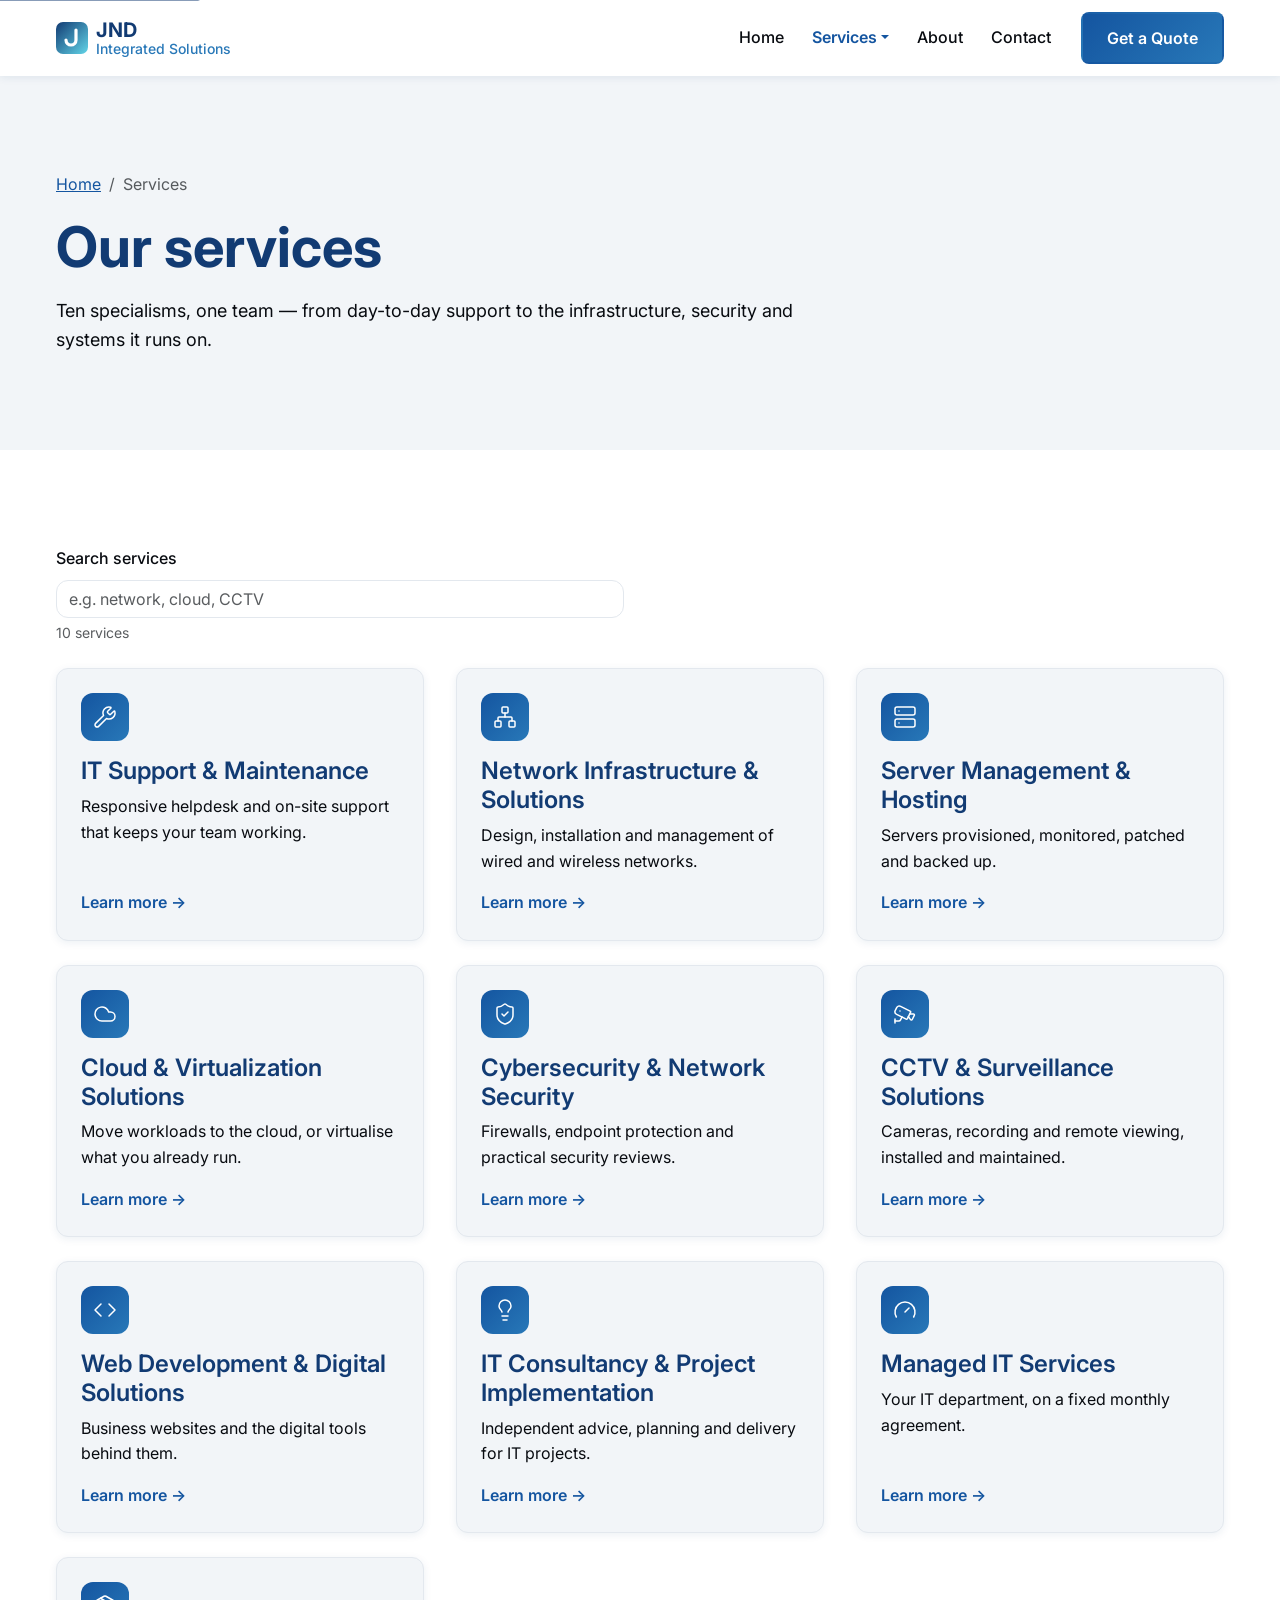
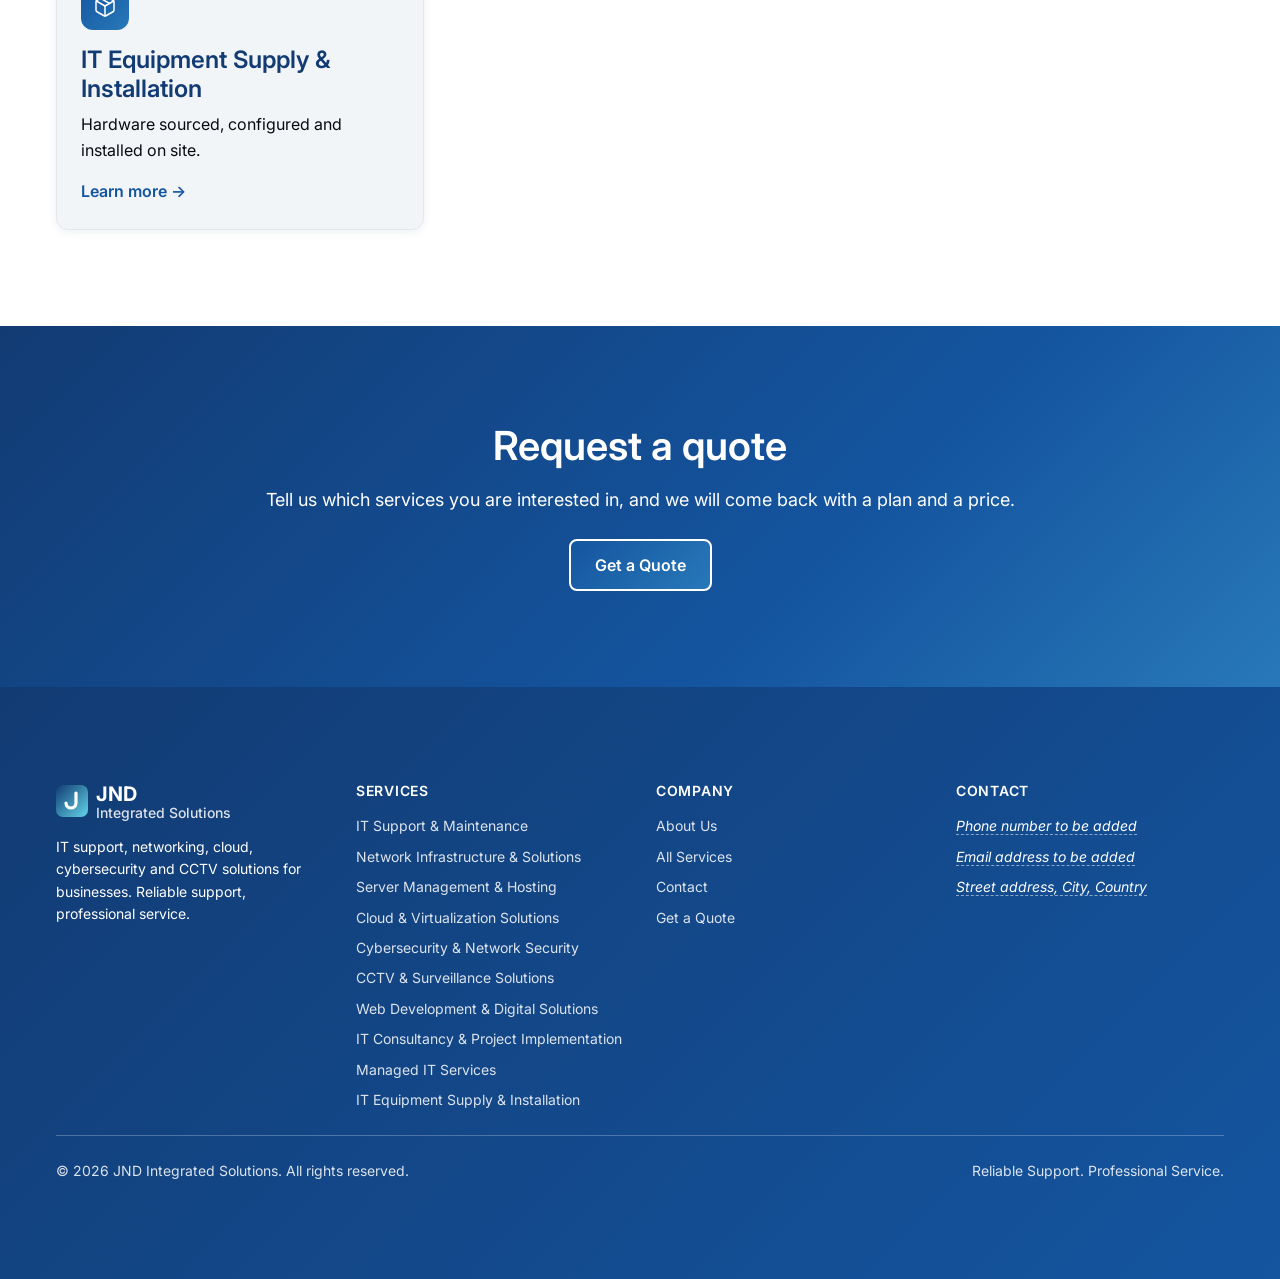
==== services/index.html @ 91492b78 "feat: services hub with page header, filterable grid and quote strip (TASK-016..019) TASK-016 Page h" ====
<!DOCTYPE html>
<html lang="en">
<head>
  <meta charset="UTF-8">
  <meta name="viewport" content="width=device-width, initial-scale=1">

  <!--
    BASE TEMPLATE (TASK-005)
    Every page starts from this head. TODO markers show what is still pending.

    This page lives in services/, one level below the root, so every asset and
    page link is written ../ (or, for its own sub-services, with no directory
    at all). tools/check-shared.js resolves those before comparing, so the
    shared blocks are still checked link-for-link against the root pages.

    Pending:
      - <link rel="canonical">          TASK-042 (needs the live domain)
      - og:url, og:image, twitter:image  TASK-042 (needs domain + share image)
      - per-page titles/descriptions     TASK-038
  -->
  <title>Our Services — JND Integrated Solutions</title>
  <meta name="description" content="IT support, networking, servers, cloud, cybersecurity, CCTV, web development, consultancy, managed IT and equipment supply — the services JND Integrated Solutions provides.">

  <!-- Colours the browser UI on mobile (address bar / tab strip) -->
  <meta name="theme-color" content="#123B73">

  <!-- Declaring an icon stops browsers probing /favicon.ico and logging a 404 -->
  <link rel="icon" type="image/svg+xml" href="../assets/img/favicon.svg">

  <!-- Open Graph — controls link previews on Facebook, LinkedIn, WhatsApp, Slack -->
  <meta property="og:type" content="website">
  <meta property="og:site_name" content="JND Integrated Solutions">
  <meta property="og:locale" content="en">
  <meta property="og:title" content="Our Services — JND Integrated Solutions">
  <meta property="og:description" content="IT support, networking, servers, cloud, cybersecurity, CCTV, web development, consultancy, managed IT and equipment supply.">

  <!-- Twitter / X. Card type stays "summary" until a share image exists (TASK-042). -->
  <meta name="twitter:card" content="summary">
  <meta name="twitter:title" content="Our Services — JND Integrated Solutions">
  <meta name="twitter:description" content="IT support, networking, servers, cloud, cybersecurity, CCTV, web development, consultancy, managed IT and equipment supply.">

  <!-- Inter — brand typeface (DESIGN.md: 400/500/600/700) -->
  <link rel="preconnect" href="https://fonts.googleapis.com">
  <link rel="preconnect" href="https://fonts.gstatic.com" crossorigin>
  <link rel="stylesheet" href="https://fonts.googleapis.com/css2?family=Inter:wght@400;500;600;700&display=swap">

  <!-- Bootstrap 5.3.8 — base styles (must load before assets/css/jnd.css) -->
  <link rel="stylesheet" href="https://cdn.jsdelivr.net/npm/bootstrap@5.3.8/dist/css/bootstrap.min.css">

  <!-- JND brand layer — tokens, type scale, gradients, button/card overrides -->
  <link rel="stylesheet" href="../assets/css/jnd.css">

  <!-- Scroll reveal hook. This has to run before the first paint: it puts
       .js-reveal on the root element, which is what lets jnd.css section 11
       hide [data-reveal] elements. Doing this from reveal.js instead would let
       the page paint normally and then hide itself, which flashes.

       With JavaScript unavailable the class is never set and nothing is ever
       hidden. The timer is the failsafe: if reveal.js never runs — a 404, a
       syntax error, a blocked request — the class is dropped after 3s and
       every band is simply visible. Losing the animation is acceptable.
       Losing the content is not. -->
  <script>
    (function () {
      var root = document.documentElement;
      root.classList.add('js-reveal');
      window.__jndRevealFailsafe = window.setTimeout(function () {
        root.classList.remove('js-reveal');
      }, 3000);
    }());
  </script>

  <!-- Bootstrap 5.3.8 bundle (Popper + Bootstrap) for dropdowns, collapse, etc. -->
  <script defer src="https://cdn.jsdelivr.net/npm/bootstrap@5.3.8/dist/js/bootstrap.bundle.min.js"></script>

  <!-- Mobile menu behaviour. Deferred scripts run in document order, so the
       bundle above is guaranteed to have executed first. -->
  <script defer src="../assets/js/nav.js"></script>

  <!-- Copyright year in the footer -->
  <script defer src="../assets/js/footer.js"></script>

  <!-- Scroll reveal: fades [data-reveal] elements up as they enter the viewport -->
  <script defer src="../assets/js/reveal.js"></script>

  <!-- Service search/filter for the grid below. Unrelated to the reveal, so it
       loads independently: if it never runs the search box stays hidden and the
       full list of services is still on the page. -->
  <script defer src="../assets/js/services-filter.js"></script>
</head>
<body>

  <!-- First focusable element on the page: lets keyboard users bypass the nav -->
  <a class="skip-link" href="#main">Skip to main content</a>

  <!-- ==========================================================================
       BEGIN shared header
       Keep this block identical on every page. The ONLY per-page difference is
       the active nav link (class="active" plus aria-current="page").
       Edit here, then copy to every other page.
       Check for drift:  node tools/check-shared.js
       ========================================================================== -->
  <header class="site-header sticky-top">
    <nav class="navbar navbar-expand-lg" aria-label="Main">
      <div class="container">

        <!-- Wordmark. The mark is decorative (alt=""), the text carries the name. -->
        <a class="navbar-brand d-flex align-items-center gap-2" href="../index.html">
          <img src="../assets/img/favicon.svg" alt="" width="32" height="32" class="d-block">
          <span class="d-flex flex-column">
            <span class="site-brand-name">JND</span>
            <span class="site-brand-tagline">Integrated Solutions</span>
          </span>
        </a>

        <button class="navbar-toggler" type="button"
                data-bs-toggle="collapse" data-bs-target="#primaryNav"
                aria-controls="primaryNav" aria-expanded="false"
                aria-label="Toggle navigation">
          <span class="navbar-toggler-icon"></span>
        </button>

        <div class="collapse navbar-collapse" id="primaryNav">
          <ul class="navbar-nav ms-auto align-items-lg-center">

            <li class="nav-item">
              <a class="nav-link" href="../index.html">Home</a>
            </li>

            <li class="nav-item dropdown">
              <!--
                An anchor (not a button) so that if the CDN JS ever fails to load,
                clicking still navigates to the services hub instead of doing nothing.
                With JS active the click toggles the menu, so "All services" below
                provides the keyboard route to that hub page.
              -->
              <a class="nav-link dropdown-toggle active" href="index.html" role="button"
                 aria-current="page" data-bs-toggle="dropdown" aria-expanded="false">Services</a>

              <ul class="dropdown-menu">
                <li><a class="dropdown-item" href="it-support-maintenance.html">IT Support &amp; Maintenance</a></li>
                <li><a class="dropdown-item" href="network-infrastructure.html">Network Infrastructure &amp; Solutions</a></li>
                <li><a class="dropdown-item" href="server-management-hosting.html">Server Management &amp; Hosting</a></li>
                <li><a class="dropdown-item" href="cloud-virtualization.html">Cloud &amp; Virtualization Solutions</a></li>
                <li><a class="dropdown-item" href="cybersecurity.html">Cybersecurity &amp; Network Security</a></li>
                <li><a class="dropdown-item" href="cctv-surveillance.html">CCTV &amp; Surveillance Solutions</a></li>
                <li><a class="dropdown-item" href="web-development.html">Web Development &amp; Digital Solutions</a></li>
                <li><a class="dropdown-item" href="it-consultancy.html">IT Consultancy &amp; Project Implementation</a></li>
                <li><a class="dropdown-item" href="managed-it-services.html">Managed IT Services</a></li>
                <li><a class="dropdown-item" href="equipment-supply-installation.html">IT Equipment Supply &amp; Installation</a></li>
                <li><hr class="dropdown-divider"></li>
                <li><a class="dropdown-item fw-semibold" href="index.html">All services &rarr;</a></li>
              </ul>
            </li>

            <li class="nav-item"><a class="nav-link" href="../about.html">About</a></li>
            <li class="nav-item"><a class="nav-link" href="../contact.html">Contact</a></li>

            <li class="nav-item nav-cta">
              <a class="btn btn-primary" href="../contact.html">Get a Quote</a>
            </li>

          </ul>
        </div>

      </div>
    </nav>
  </header>
  <!-- END shared header ====================================================== -->

  <!-- tabindex="-1" lets the skip link move focus here, not just scroll to it -->
  <main id="main" tabindex="-1">

    <!-- =================================================================
         PAGE HEADER + BREADCRUMB (TASK-016)
         Interior pages open on a Surface band rather than the home page's
         gradient hero: the gradient marks the front door, and repeating it
         on every page would make it wallpaper. Surface also means the
         breadcrumb and the navy H1 use Bootstrap's own colours, so this
         band needs no new CSS.

         The breadcrumb mirrors the URL (Home > Services) and makes the
         page's place in the site obvious. "Home" links to the root page;
         the current item is plain text with aria-current="page".
         ================================================================= -->
    <section class="section bg-surface">
      <div class="container">

        <nav aria-label="Breadcrumb">
          <ol class="breadcrumb mb-3">
            <li class="breadcrumb-item"><a href="../index.html">Home</a></li>
            <li class="breadcrumb-item active" aria-current="page">Services</li>
          </ol>
        </nav>

        <div class="row">
          <div class="col-12 col-lg-8" data-reveal>
            <h1 class="mb-3">Our services</h1>
            <p class="lead mb-0">
              Ten specialisms, one team &mdash; from day-to-day support to the
              infrastructure, security and systems it runs on.
            </p>
          </div>
        </div>

      </div>
    </section>

    <!-- =================================================================
         SERVICE LIST (TASK-017) + SEARCH (TASK-018)
         White band so the Surface cards invert against it (DESIGN.md,
         "Cards"). Names, order and filenames come from the single source
         of truth in docs/TASKS.md; the descriptions match the home page.

         No [data-reveal] on the cards, deliberately. They are filtered
         rather than only scrolled past, and a card the reveal had not yet
         shown would come back from a filter invisible. The band above and
         the strip below still animate.

         Search is progressive enhancement: the whole control ships with
         the `hidden` attribute and services-filter.js removes it. If that
         script is blocked or its CDN fails, the box never appears — no
         dead control, and the complete list is still on the page.

         Icons are inlined Lucide 1.59.0 (ISC) — see jnd.css section 10.
         ================================================================= -->
    <section class="section" aria-label="Service list">
      <div class="container">

        <div class="row mb-4" data-service-filter hidden>
          <div class="col-12 col-md-8 col-lg-6">
            <label class="form-label" for="service-search">Search services</label>
            <input class="form-control" type="search" id="service-search"
                   data-service-filter-input autocomplete="off"
                   placeholder="e.g. network, cloud, CCTV">
            <p class="form-text mb-0" id="service-search-status"
               data-service-filter-status role="status"></p>
          </div>
        </div>

        <div class="row g-4">

          <div class="col-12 col-md-6 col-lg-4" data-service-item
               data-keywords="helpdesk help desk remote maintenance break fix desktop">
            <div class="card h-100 bg-surface">
              <div class="card-body d-flex flex-column">
                <div class="card-icon mb-3" aria-hidden="true">
                  <svg class="icon" width="24" height="24" viewBox="0 0 24 24"><path d="M14.7 6.3a1 1 0 0 0 0 1.4l1.6 1.6a1 1 0 0 0 1.4 0l3.106-3.105c.32-.322.863-.22.983.218a6 6 0 0 1-8.259 7.057l-7.91 7.91a1 1 0 0 1-2.999-3l7.91-7.91a6 6 0 0 1 7.057-8.259c.438.12.54.662.219.984z"/></svg>
                </div>
                <h2 class="h3 mb-2">IT Support &amp; Maintenance</h2>
                <p class="mb-3">Responsive helpdesk and on-site support that keeps your team working.</p>
                <a class="card-link mt-auto" href="it-support-maintenance.html"
                   aria-label="Learn more about IT Support &amp; Maintenance">Learn more &rarr;</a>
              </div>
            </div>
          </div>

          <div class="col-12 col-md-6 col-lg-4" data-service-item
               data-keywords="wifi wi-fi wireless cabling routing switching lan structured">
            <div class="card h-100 bg-surface">
              <div class="card-body d-flex flex-column">
                <div class="card-icon mb-3" aria-hidden="true">
                  <svg class="icon" width="24" height="24" viewBox="0 0 24 24"><rect x="16" y="16" width="6" height="6" rx="1"/><rect x="2" y="16" width="6" height="6" rx="1"/><rect x="9" y="2" width="6" height="6" rx="1"/><path d="M5 16v-3a1 1 0 0 1 1-1h12a1 1 0 0 1 1 1v3"/><path d="M12 12V8"/></svg>
                </div>
                <h2 class="h3 mb-2">Network Infrastructure &amp; Solutions</h2>
                <p class="mb-3">Design, installation and management of wired and wireless networks.</p>
                <a class="card-link mt-auto" href="network-infrastructure.html"
                   aria-label="Learn more about Network Infrastructure &amp; Solutions">Learn more &rarr;</a>
              </div>
            </div>
          </div>

          <div class="col-12 col-md-6 col-lg-4" data-service-item
               data-keywords="servers hosting monitoring patching backup active directory">
            <div class="card h-100 bg-surface">
              <div class="card-body d-flex flex-column">
                <div class="card-icon mb-3" aria-hidden="true">
                  <svg class="icon" width="24" height="24" viewBox="0 0 24 24"><rect width="20" height="8" x="2" y="2" rx="2" ry="2"/><rect width="20" height="8" x="2" y="14" rx="2" ry="2"/><line x1="6" x2="6.01" y1="6" y2="6"/><line x1="6" x2="6.01" y1="18" y2="18"/></svg>
                </div>
                <h2 class="h3 mb-2">Server Management &amp; Hosting</h2>
                <p class="mb-3">Servers provisioned, monitored, patched and backed up.</p>
                <a class="card-link mt-auto" href="server-management-hosting.html"
                   aria-label="Learn more about Server Management &amp; Hosting">Learn more &rarr;</a>
              </div>
            </div>
          </div>

          <div class="col-12 col-md-6 col-lg-4" data-service-item
               data-keywords="cloud virtualisation virtualization vmware hyper-v azure migration">
            <div class="card h-100 bg-surface">
              <div class="card-body d-flex flex-column">
                <div class="card-icon mb-3" aria-hidden="true">
                  <svg class="icon" width="24" height="24" viewBox="0 0 24 24"><path d="M17.5 19H9a7 7 0 1 1 6.71-9h1.79a4.5 4.5 0 1 1 0 9Z"/></svg>
                </div>
                <h2 class="h3 mb-2">Cloud &amp; Virtualization Solutions</h2>
                <p class="mb-3">Move workloads to the cloud, or virtualise what you already run.</p>
                <a class="card-link mt-auto" href="cloud-virtualization.html"
                   aria-label="Learn more about Cloud &amp; Virtualization Solutions">Learn more &rarr;</a>
              </div>
            </div>
          </div>

          <div class="col-12 col-md-6 col-lg-4" data-service-item
               data-keywords="security firewall antivirus endpoint phishing ransomware audit">
            <div class="card h-100 bg-surface">
              <div class="card-body d-flex flex-column">
                <div class="card-icon mb-3" aria-hidden="true">
                  <svg class="icon" width="24" height="24" viewBox="0 0 24 24"><path d="M20 13c0 5-3.5 7.5-7.66 8.95a1 1 0 0 1-.67-.01C7.5 20.5 4 18 4 13V6a1 1 0 0 1 1-1c2 0 4.5-1.2 6.24-2.72a1.17 1.17 0 0 1 1.52 0C14.51 3.81 17 5 19 5a1 1 0 0 1 1 1z"/><path d="m9 12 2 2 4-4"/></svg>
                </div>
                <h2 class="h3 mb-2">Cybersecurity &amp; Network Security</h2>
                <p class="mb-3">Firewalls, endpoint protection and practical security reviews.</p>
                <a class="card-link mt-auto" href="cybersecurity.html"
                   aria-label="Learn more about Cybersecurity &amp; Network Security">Learn more &rarr;</a>
              </div>
            </div>
          </div>

          <div class="col-12 col-md-6 col-lg-4" data-service-item
               data-keywords="cameras camera surveillance recording remote viewing access control">
            <div class="card h-100 bg-surface">
              <div class="card-body d-flex flex-column">
                <div class="card-icon mb-3" aria-hidden="true">
                  <svg class="icon" width="24" height="24" viewBox="0 0 24 24"><path d="M16.75 12h3.632a1 1 0 0 1 .894 1.447l-2.034 4.069a1 1 0 0 1-1.708.134l-2.124-2.97"/><path d="M17.106 9.053a1 1 0 0 1 .447 1.341l-3.106 6.211a1 1 0 0 1-1.342.447L3.61 12.3a2.92 2.92 0 0 1-1.3-3.91L3.69 5.6a2.92 2.92 0 0 1 3.92-1.3z"/><path d="M2 19h3.76a2 2 0 0 0 1.8-1.1L9 15"/><path d="M2 21v-4"/><path d="M7 9h.01"/></svg>
                </div>
                <h2 class="h3 mb-2">CCTV &amp; Surveillance Solutions</h2>
                <p class="mb-3">Cameras, recording and remote viewing, installed and maintained.</p>
                <a class="card-link mt-auto" href="cctv-surveillance.html"
                   aria-label="Learn more about CCTV &amp; Surveillance Solutions">Learn more &rarr;</a>
              </div>
            </div>
          </div>

          <div class="col-12 col-md-6 col-lg-4" data-service-item
               data-keywords="website web design ecommerce seo hosting domain">
            <div class="card h-100 bg-surface">
              <div class="card-body d-flex flex-column">
                <div class="card-icon mb-3" aria-hidden="true">
                  <svg class="icon" width="24" height="24" viewBox="0 0 24 24"><path d="m16 18 6-6-6-6"/><path d="m8 6-6 6 6 6"/></svg>
                </div>
                <h2 class="h3 mb-2">Web Development &amp; Digital Solutions</h2>
                <p class="mb-3">Business websites and the digital tools behind them.</p>
                <a class="card-link mt-auto" href="web-development.html"
                   aria-label="Learn more about Web Development &amp; Digital Solutions">Learn more &rarr;</a>
              </div>
            </div>
          </div>

          <div class="col-12 col-md-6 col-lg-4" data-service-item
               data-keywords="consultancy consulting advice planning projects roadmap procurement">
            <div class="card h-100 bg-surface">
              <div class="card-body d-flex flex-column">
                <div class="card-icon mb-3" aria-hidden="true">
                  <svg class="icon" width="24" height="24" viewBox="0 0 24 24"><path d="M15 14c.2-1 .7-1.7 1.5-2.5 1-.9 1.5-2.2 1.5-3.5A6 6 0 0 0 6 8c0 1 .2 2.2 1.5 3.5.7.7 1.3 1.5 1.5 2.5"/><path d="M9 18h6"/><path d="M10 22h4"/></svg>
                </div>
                <h2 class="h3 mb-2">IT Consultancy &amp; Project Implementation</h2>
                <p class="mb-3">Independent advice, planning and delivery for IT projects.</p>
                <a class="card-link mt-auto" href="it-consultancy.html"
                   aria-label="Learn more about IT Consultancy &amp; Project Implementation">Learn more &rarr;</a>
              </div>
            </div>
          </div>

          <div class="col-12 col-md-6 col-lg-4" data-service-item
               data-keywords="managed contract retainer monthly outsourced it department proactive">
            <div class="card h-100 bg-surface">
              <div class="card-body d-flex flex-column">
                <div class="card-icon mb-3" aria-hidden="true">
                  <svg class="icon" width="24" height="24" viewBox="0 0 24 24"><path d="m12 14 4-4"/><path d="M3.34 19a10 10 0 1 1 17.32 0"/></svg>
                </div>
                <h2 class="h3 mb-2">Managed IT Services</h2>
                <p class="mb-3">Your IT department, on a fixed monthly agreement.</p>
                <a class="card-link mt-auto" href="managed-it-services.html"
                   aria-label="Learn more about Managed IT Services">Learn more &rarr;</a>
              </div>
            </div>
          </div>

          <div class="col-12 col-md-6 col-lg-4" data-service-item
               data-keywords="hardware laptops desktops supply procurement installation setup">
            <div class="card h-100 bg-surface">
              <div class="card-body d-flex flex-column">
                <div class="card-icon mb-3" aria-hidden="true">
                  <svg class="icon" width="24" height="24" viewBox="0 0 24 24"><path d="M11 21.73a2 2 0 0 0 2 0l7-4A2 2 0 0 0 21 16V8a2 2 0 0 0-1-1.73l-7-4a2 2 0 0 0-2 0l-7 4A2 2 0 0 0 3 8v8a2 2 0 0 0 1 1.73z"/><path d="M12 22V12"/><polyline points="3.29 7 12 12 20.71 7"/><path d="m7.5 4.27 9 5.15"/></svg>
                </div>
                <h2 class="h3 mb-2">IT Equipment Supply &amp; Installation</h2>
                <p class="mb-3">Hardware sourced, configured and installed on site.</p>
                <a class="card-link mt-auto" href="equipment-supply-installation.html"
                   aria-label="Learn more about IT Equipment Supply &amp; Installation">Learn more &rarr;</a>
              </div>
            </div>
          </div>

        </div>

        <!-- Empty state for the search above. Not a live region: the count is
             announced through #service-search-status, and a button inside a
             live region is read out on every update. Hidden until a search
             returns nothing. -->
        <div class="text-center py-5" data-service-empty hidden>
          <p class="lead mb-3">
            No services match &ldquo;<span data-service-term></span>&rdquo;.
          </p>
          <button class="btn btn-outline-primary" type="button" data-service-clear>
            Clear search
          </button>
        </div>

      </div>
    </section>

    <!-- =================================================================
         REQUEST A QUOTE (TASK-019)
         The page-foot call to action, the same band as the home page's CTA:
         .section, .bg-grad-modern, the grid, text-center and an existing
         button. Centred, one button, immediately above the footer, which
         already carries every secondary path.

         Copy is DRAFT.
         ================================================================= -->
    <section class="section bg-grad-modern text-white" aria-labelledby="quote-heading">
      <div class="container">

        <div class="row justify-content-center text-center">
          <div class="col-12 col-md-10 col-lg-8" data-reveal>

            <h2 id="quote-heading" class="mb-3">Request a quote</h2>

            <p class="lead mb-4">
              Tell us which services you are interested in, and we will come back
              with a plan and a price.
            </p>

            <a class="btn btn-primary" href="../contact.html">Get a Quote</a>

          </div>
        </div>

      </div>
    </section>

  </main>

  <!-- ==========================================================================
       BEGIN shared footer
       Identical on every page — there is no per-page variation at all.
       Check for drift:  node tools/check-shared.js
       ========================================================================== -->
  <footer class="section site-footer bg-grad-primary text-white">
    <div class="container">

      <div class="row g-4">

        <!-- About -->
        <div class="col-12 col-md-6 col-lg-3">
          <a class="d-inline-flex align-items-center gap-2 mb-3" href="../index.html">
            <img src="../assets/img/favicon.svg" alt="" width="32" height="32" class="d-block">
            <span class="d-flex flex-column">
              <span class="site-brand-name">JND</span>
              <span class="site-brand-tagline">Integrated Solutions</span>
            </span>
          </a>
          <p class="small mb-0">
            IT support, networking, cloud, cybersecurity and CCTV solutions for
            businesses. Reliable support, professional service.
          </p>
        </div>

        <!-- Services — same list, order and filenames as the header dropdown -->
        <div class="col-12 col-md-6 col-lg-3">
          <h2 class="site-footer-title mb-3">Services</h2>
          <ul class="list-unstyled mb-0 small">
            <li class="mb-2"><a href="it-support-maintenance.html">IT Support &amp; Maintenance</a></li>
            <li class="mb-2"><a href="network-infrastructure.html">Network Infrastructure &amp; Solutions</a></li>
            <li class="mb-2"><a href="server-management-hosting.html">Server Management &amp; Hosting</a></li>
            <li class="mb-2"><a href="cloud-virtualization.html">Cloud &amp; Virtualization Solutions</a></li>
            <li class="mb-2"><a href="cybersecurity.html">Cybersecurity &amp; Network Security</a></li>
            <li class="mb-2"><a href="cctv-surveillance.html">CCTV &amp; Surveillance Solutions</a></li>
            <li class="mb-2"><a href="web-development.html">Web Development &amp; Digital Solutions</a></li>
            <li class="mb-2"><a href="it-consultancy.html">IT Consultancy &amp; Project Implementation</a></li>
            <li class="mb-2"><a href="managed-it-services.html">Managed IT Services</a></li>
            <li class="mb-0"><a href="equipment-supply-installation.html">IT Equipment Supply &amp; Installation</a></li>
          </ul>
        </div>

        <!-- Company -->
        <div class="col-12 col-md-6 col-lg-3">
          <h2 class="site-footer-title mb-3">Company</h2>
          <ul class="list-unstyled mb-0 small">
            <li class="mb-2"><a href="../about.html">About Us</a></li>
            <li class="mb-2"><a href="index.html">All Services</a></li>
            <li class="mb-2"><a href="../contact.html">Contact</a></li>
            <li class="mb-0"><a href="../contact.html">Get a Quote</a></li>
          </ul>
        </div>

        <!-- Contact — PLACEHOLDERS. Real details must be supplied before launch.
             Nothing real-looking is here on purpose, so nothing ships by accident. -->
        <div class="col-12 col-md-6 col-lg-3">
          <h2 class="site-footer-title mb-3">Contact</h2>
          <ul class="list-unstyled mb-0 small">
            <!-- TODO (TASK-042): real phone number -->
            <li class="mb-2"><span class="site-placeholder">Phone number to be added</span></li>
            <!-- TODO (TASK-042): real email address -->
            <li class="mb-2"><span class="site-placeholder">Email address to be added</span></li>
            <!-- TODO (TASK-042): real postal address -->
            <li class="mb-0"><span class="site-placeholder">Street address, City, Country</span></li>
          </ul>
        </div>

      </div>

      <!-- Bootstrap's <hr> inherits the footer's colour at 25% opacity, so this
           renders as a subtle white divider with no extra classes. -->
      <hr class="my-4">

      <div class="site-footer-meta d-flex flex-column flex-md-row justify-content-between gap-2 small">
        <p class="mb-0">
          &copy; <span data-current-year>2026</span> JND Integrated Solutions. All rights reserved.
        </p>
        <p class="mb-0">Reliable Support. Professional Service.</p>
      </div>

    </div>
  </footer>
  <!-- END shared footer ====================================================== -->

</body>
</html>
---- assets/css/jnd.css ----
/* ==========================================================================
   JND Integrated Solutions — brand layer
   ==========================================================================
   Loaded AFTER bootstrap.min.css, so these rules win.

   Contents
     1. Design tokens
     2. Typography
     3. Layout: container and section
     4. Utilities: surface and gradients
     5. Buttons
     6. Cards
     7. Header
     8. Footer
     9. Skip link, focus and reduced motion (accessibility)
    10. Icons
    11. Scroll reveal

   Source of truth: docs/DESIGN.md. Keep the two in sync when either changes.
   ========================================================================== */

/* 1. Design tokens -------------------------------------------------------- */

:root {
  /* JND palette */
  --jnd-primary:   #1455A0;
  --jnd-secondary: #123B73;
  --jnd-accent:    #50B8E8;
  --jnd-highlight: #62D5E8;
  --jnd-midblue:   #2878B8;  /* darkened from #2E83C5 so white text clears AA on white */
  --jnd-surface:   #F2F5F8;
  --jnd-ink:       #080B10;
  --jnd-border:    #E3E8EE;

  /* Bootstrap overrides.
     Note: Bootstrap compiles component colours (e.g. .btn-primary) to literal
     values, so overriding --bs-primary alone is not enough to restyle buttons
     or cards. Those are handled explicitly in sections 5 and 6. */
  --bs-body-font-family: 'Inter', system-ui, sans-serif;
  --bs-body-font-size: 1rem;
  --bs-body-line-height: 1.6;
  --bs-body-color: var(--jnd-ink);
  --bs-body-bg: #FFFFFF;

  --bs-primary: var(--jnd-primary);
  --bs-primary-rgb: 20, 85, 160;
  --bs-secondary: var(--jnd-secondary);
  --bs-secondary-rgb: 18, 59, 115;

  --bs-link-color: var(--jnd-primary);
  --bs-link-color-rgb: 20, 85, 160;
  --bs-link-hover-color: var(--jnd-midblue);

  --bs-border-color: var(--jnd-border);
  --bs-border-radius: 12px;    /* cards */
  --bs-border-radius-sm: 8px;  /* inputs */

  --bs-heading-color: var(--jnd-secondary);
}

/* 2. Typography ----------------------------------------------------------- */
/* Scale from DESIGN.md, mobile -> desktop. h1 is the 700 "hero" weight. */

h1, .h1 { font-weight: 700; font-size: clamp(2.25rem, 5vw, 3.5rem); }    /* 36 -> 56px */
h2, .h2 { font-weight: 600; font-size: clamp(1.75rem, 3.5vw, 2.5rem); }  /* 28 -> 40px */
h3, .h3 { font-weight: 600; font-size: clamp(1.25rem, 2vw, 1.5rem); }    /* 20 -> 24px */
h4, .h4, h5, .h5, h6, .h6 { font-weight: 600; }

/* Heading colour comes from --bs-heading-color above. A gradient band sets that
   token to white itself (section 4), so headings inside one need no extra class.
   Adding .text-white to the band would NOT work: Bootstrap declares color
   directly on heading elements, and a direct declaration beats an inherited one. */

p { line-height: 1.6; }
.lead { font-size: 1.125rem; font-weight: 400; line-height: 1.6; }

/* Labels use weight 500 per DESIGN.md */
.form-label, label { font-weight: 500; }

small, .small { font-size: 14px; }

/* 3. Layout: container and section ---------------------------------------- */
/* Bootstrap gives containers 12px of side padding. Bump it to 16px and keep
   .row in sync — rows pull back by half the gutter, so the two values must
   match or column edges drift out of line with the padding. */

.container,
.container-fluid {
  --bs-gutter-x: 2rem; /* 16px each side */
}

.row {
  --bs-gutter-x: 2rem; /* half of this becomes the negative margin */
}

/* Max content width: 1200px, centered */
@media (min-width: 1200px) {
  .container { max-width: 1200px; }
}

/* Vertical rhythm for every page band. DESIGN.md specifies 64px / 96px, which
   is 4rem / 6rem — beyond Bootstrap's spacing utilities, which stop at 5 (3rem).
   Sections sit on White by default; add .bg-surface to alternate.
   Put a .container inside the section, never the other way round. */
.section {
  padding-top: 4rem;
  padding-bottom: 4rem;
}

@media (min-width: 992px) {
  .section {
    padding-top: 6rem;
    padding-bottom: 6rem;
  }
}

/* 4. Utilities: surface and gradients ------------------------------------- */

.bg-surface { background-color: var(--jnd-surface) !important; }

.bg-grad-primary   { background-image: linear-gradient(135deg, var(--jnd-secondary), var(--jnd-primary)); }
.bg-grad-accent    { background-image: linear-gradient(135deg, var(--jnd-primary),   var(--jnd-midblue)); }
.bg-grad-highlight { background-image: linear-gradient(135deg, var(--jnd-midblue),   var(--jnd-highlight)); }

/* Modern is the band behind the hero and the CTA banner, both of which carry
   white text, so it ends at Mid Blue rather than Highlight. White on Highlight
   (#62D5E8) measures only 1.72:1 against AA's 4.5:1 floor; this sweep holds
   5.67:1 or better across the whole area text can occupy. See DESIGN.md. */
.bg-grad-modern    { background-image: linear-gradient(135deg, var(--jnd-secondary) 0%, var(--jnd-primary) 65%, var(--jnd-midblue) 100%); }

/* Bands that carry text whiten their headings through the inherited token.
   Highlight is deliberately absent — it is far too light to carry white text. */
.bg-grad-primary,
.bg-grad-accent,
.bg-grad-modern {
  --bs-heading-color: #fff;
}

/* Accent (#50B8E8) deliberately has NO text utility: it reaches only 2.24:1 on
   white, so an accent-coloured text class would be a trap. Accent is for icon
   tiles, borders and decoration. Mid Blue is the safe blue for text. */
.text-midblue { color: var(--jnd-midblue) !important; }

/* 5. Buttons -------------------------------------------------------------- */
/* All variants: 8px radius, 12/24 padding, 600 weight, 44px min height.
   --bs-btn-border-width is lifted to 2px site-wide so the bordered and
   borderless variants render at an identical height. */

.btn {
  --bs-btn-border-width: 2px;
  --bs-btn-disabled-opacity: .5;

  border-radius: 8px;
  padding: 12px 24px;
  font-weight: 600;
  min-height: 44px;
  transition:
    color .2s ease-out,
    background-color .2s ease-out,
    background-image .2s ease-out,
    border-color .2s ease-out,
    box-shadow .2s ease-out,
    transform .2s ease-out;
}

/* Primary — accent gradient, white text; hover goes solid Primary with a lift */
.btn-primary {
  --bs-btn-color: #fff;
  --bs-btn-bg: var(--jnd-primary);
  --bs-btn-border-color: transparent;
  --bs-btn-hover-color: #fff;
  --bs-btn-hover-bg: var(--jnd-primary);
  --bs-btn-hover-border-color: transparent;
  --bs-btn-active-color: #fff;
  --bs-btn-active-bg: var(--jnd-secondary);
  --bs-btn-active-border-color: transparent;
  --bs-btn-disabled-color: #fff;
  --bs-btn-disabled-bg: var(--jnd-primary);
  --bs-btn-disabled-border-color: transparent;
  --bs-btn-focus-shadow-rgb: 80, 184, 232;

  /* Ends at Mid Blue, not Accent. White on Accent (#50B8E8) is only 2.24:1,
     and the far end of a button label sits over exactly that area. Capping the
     gradient at #2878B8 lifts the worst case inside the label to 4.94:1. */
  background-image: linear-gradient(135deg, var(--jnd-primary), var(--jnd-midblue));
}
.btn-primary:hover,
.btn-primary:focus,
.btn-primary:active {
  background-image: none; /* reveal the solid background-color */
}
.btn-primary:hover { transform: translateY(-1px); }

/* On a band that is itself a brand gradient, the primary button needs a visible
   edge. Its fill is linear-gradient(135deg, #1455A0, #2878B8) — the same two
   colours as the outer 35% of .bg-grad-modern, running the same way — and its
   border is transparent, so where the two line up the button measures as
   little as 1.59:1 against the band behind it. The label stays readable
   (5.88:1); it is the shape that disappears.

   WCAG 1.4.11 asks 3:1 of a UI component's boundary. White is 7.98:1 against
   the band and 7.40:1 against the button, so the edge reads wherever it lands.
   Scoped to the gradient bands, the only place the button's own colours can
   coincide with its background. */
.bg-grad-primary .btn-primary,
.bg-grad-accent .btn-primary,
.bg-grad-modern .btn-primary {
  --bs-btn-border-color: #fff;
  --bs-btn-hover-border-color: #fff;
  --bs-btn-active-border-color: #fff;
  --bs-btn-disabled-border-color: #fff;
}

/* Secondary — white fill, 2px Primary border, Primary text; hover fills Surface.
   Bootstrap's .btn-outline-primary normally fills with Primary on hover, so the
   hover/active colours are overridden to match DESIGN.md instead. */
.btn-outline-primary {
  --bs-btn-color: var(--jnd-primary);
  --bs-btn-border-color: var(--jnd-primary);
  --bs-btn-hover-color: var(--jnd-primary);
  --bs-btn-hover-bg: var(--jnd-surface);
  --bs-btn-hover-border-color: var(--jnd-primary);
  --bs-btn-active-color: var(--jnd-primary);
  --bs-btn-active-bg: var(--jnd-border);
  --bs-btn-active-border-color: var(--jnd-secondary);
  --bs-btn-disabled-color: var(--jnd-primary);
  --bs-btn-disabled-bg: transparent;
  --bs-btn-disabled-border-color: var(--jnd-primary);
  --bs-btn-focus-shadow-rgb: 80, 184, 232;
}

/* Ghost / on dark — transparent, white border and text; hover inverts */
.btn-outline-light {
  --bs-btn-color: #fff;
  --bs-btn-border-color: #fff;
  --bs-btn-hover-color: var(--jnd-secondary);
  --bs-btn-hover-bg: #fff;
  --bs-btn-hover-border-color: #fff;
  --bs-btn-active-color: var(--jnd-secondary);
  --bs-btn-active-bg: #fff;
  --bs-btn-active-border-color: #fff;
  --bs-btn-focus-shadow-rgb: 255, 255, 255;
}

/* Destructive — forms only. Hover/active are darker shades of #C62828 so the
   button does not fall back to Bootstrap's stock red on interaction. */
.btn-danger {
  --bs-btn-bg: #C62828;
  --bs-btn-border-color: #C62828;
  --bs-btn-hover-bg: #A82222;
  --bs-btn-hover-border-color: #9E1F1F;
  --bs-btn-active-bg: #9E1F1F;
  --bs-btn-active-border-color: #941D1D;
  --bs-btn-focus-shadow-rgb: 198, 40, 40;
  --bs-btn-disabled-bg: #C62828;
  --bs-btn-disabled-border-color: #C62828;
}

/* 6. Cards ---------------------------------------------------------------- */

.card {
  --bs-card-border-color: var(--jnd-border);
  --bs-card-border-radius: 12px;
  --bs-card-cap-bg: transparent;

  border: 1px solid var(--jnd-border);
  border-radius: 12px;
  box-shadow: 0 2px 8px rgba(18, 59, 115, .08);
  transition: box-shadow .2s ease-out, transform .2s ease-out;
}

.card:hover {
  box-shadow: 0 8px 24px rgba(18, 59, 115, .14);
  transform: translateY(-2px);
}

.card-body { padding: 24px; }

/* Service-card icon tile: 48px, accent gradient, white glyph.
   Capped at Mid Blue, not Accent: the glyph reaches the light end, and white on
   Accent measures 2.93:1 against the 3:1 needed for a meaningful graphic.
   Capped, the worst point the glyph can reach is 5.27:1. */
.card-icon {
  display: grid;
  place-items: center;
  width: 48px;
  height: 48px;
  border-radius: 12px;
  background-image: linear-gradient(135deg, var(--jnd-primary), var(--jnd-midblue));
  color: #fff;
  flex: 0 0 auto;
}

/* "Learn more ->" link on service cards */
.card-link {
  font-weight: 600;
  text-decoration: none;
}
.card-link:hover { text-decoration: underline; }

/* 7. Header --------------------------------------------------------------- */

/* Sticky white bar with a brand-tinted bottom shadow (DESIGN.md: "subtle").
   Shadow colour matches the card shadows rather than Bootstrap's grey .shadow-sm. */
.site-header {
  background-color: #fff;
  box-shadow: 0 2px 8px rgba(18, 59, 115, .08);
}

/* Navbar is themed entirely through Bootstrap's --bs-navbar-* variables, so no
   rule here fights Bootstrap's own specificity. */
.navbar {
  --bs-navbar-padding-y: .75rem;
  --bs-navbar-nav-link-padding-x: .875rem;
  --bs-navbar-color: var(--jnd-ink);
  --bs-navbar-hover-color: var(--jnd-primary);
  --bs-navbar-active-color: var(--jnd-primary);
  --bs-navbar-brand-color: var(--jnd-secondary);
  --bs-navbar-brand-hover-color: var(--jnd-primary);
  --bs-navbar-toggler-border-color: var(--jnd-border);
  --bs-navbar-toggler-focus-width: 2px;
}

/* 500 weight for nav links, 600 for the current page (DESIGN.md weights) */
.navbar .nav-link { font-weight: 500; }
.navbar .nav-link.active { font-weight: 600; }

/* Wordmark. Sizes stay on the documented scale: 1.25rem is H3, .875rem is Small. */
.site-brand-name {
  font-size: 1.25rem;
  font-weight: 700;
  line-height: 1.1;
  color: var(--jnd-secondary);
}
.site-brand-tagline {
  font-size: .875rem;
  font-weight: 500;
  line-height: 1.1;
  color: var(--jnd-midblue);
}

/* Services dropdown: wide enough for the longest service name, brand-tinted
   shadow, Surface hover instead of Bootstrap's default light grey. */
.navbar .dropdown-menu {
  --bs-dropdown-min-width: 21rem;
  --bs-dropdown-border-color: var(--jnd-border);
  --bs-dropdown-border-radius: 12px;
  --bs-dropdown-link-hover-bg: var(--jnd-surface);
  --bs-dropdown-link-hover-color: var(--jnd-primary);
  --bs-dropdown-link-active-bg: var(--jnd-primary);
  --bs-dropdown-link-active-color: #fff;
  --bs-dropdown-item-padding-y: .5rem;

  box-shadow: 0 8px 24px rgba(18, 59, 115, .14);
}

/* Bootstrap sets white-space: nowrap on dropdown items, which would push
   "IT Consultancy & Project Implementation" past the menu edge. */
.navbar .dropdown-menu .dropdown-item { white-space: normal; }

/* "Get a Quote" CTA sits beside the nav links on desktop only — stacked on
   mobile it should not be indented. */
@media (min-width: 992px) {
  .navbar .nav-cta { margin-left: 1rem; }
}

/* 8. Footer --------------------------------------------------------------- */
/* Sits on the Primary gradient (.bg-grad-primary) with white text. Vertical
   rhythm comes from the shared .section component, which the footer element
   carries alongside this class. No padding is declared here. */

/* Links must be inverted: Bootstrap's --bs-link-color (#1455A0) is almost
   invisible on this gradient. 85% white measures 5.86:1 against the lighter
   end of the gradient, so it clears AA. */
.site-footer a {
  color: rgba(255, 255, 255, .85);
  text-decoration: none;
}
.site-footer a:hover {
  color: #fff;
  text-decoration: underline;
}

/* Column headings are real <h2> elements so screen readers can navigate by
   heading. They are NOT Highlight coloured: #62D5E8 only reaches 4.31:1 on the
   lighter end of the gradient, under the AA floor of 4.5:1 at this text size.
   White measures 7.4:1, so hierarchy comes from size, weight and uppercase. */
.site-footer-title {
  font-size: .875rem;
  font-weight: 600;
  text-transform: uppercase;
  letter-spacing: .05em;
  color: #fff;
}

/* Bootstrap's .text-white-50 only reaches 3.1:1 here and would fail AA. */
.site-footer-meta {
  color: rgba(255, 255, 255, .85);
}

/* The wordmark is Secondary navy in the header; it has to invert down here. */
.site-footer .site-brand-name { color: #fff; }
.site-footer .site-brand-tagline { color: rgba(255, 255, 255, .85); }

/* TEMPORARY — flags contact details that have not been supplied yet.
   Delete this rule and the .site-placeholder spans at TASK-042. */
.site-placeholder {
  font-style: italic;
  border-bottom: 1px dashed rgba(255, 255, 255, .5);
}

/* 9. Skip link, focus and reduced motion ---------------------------------- */

/* Skip link: off-screen until focused, then pinned to the top-left. Uses
   :focus rather than :focus-visible so it can never be focused but invisible. */
.skip-link {
  position: absolute;
  top: 0;
  left: 0;
  z-index: 1080;
  padding: 12px 24px;
  background-color: var(--jnd-secondary);
  color: #fff;
  font-weight: 600;
  border-radius: 0 0 8px 0;
  transform: translateY(-100%);
  transition: transform .2s ease-out;
}
.skip-link:focus {
  transform: translateY(0);
  color: #fff;
}

/* Visible focus ring per DESIGN.md. Bootstrap already handles form controls,
   so this covers links and buttons only to avoid doubling the indicator.

   Two-tone on purpose. A single Accent ring measures 2.24:1 on white and
   2.05:1 on Surface — both below the 3:1 WCAG 1.4.11 asks of a focus
   indicator. The navy outline carries light backgrounds (7.4:1 on white);
   the white shadow fills the 2px offset gap so the indicator stays visible on
   the dark hero and footer bands (7.4:1 there). Whichever band it lands on,
   one of the two rings contrasts. */
a:focus-visible,
.btn:focus-visible {
  outline: 2px solid var(--jnd-secondary);
  outline-offset: 2px;
  box-shadow: 0 0 0 2px #fff;
}

/* Disable all non-essential motion. Transforms are switched off too, not just
   the transitions — otherwise the hover lift still snaps into place. */
@media (prefers-reduced-motion: reduce) {
  *,
  *::before,
  *::after {
    animation-duration: .01ms !important;
    animation-iteration-count: 1 !important;
    transition-duration: .01ms !important;
    scroll-behavior: auto !important;
  }

  .card:hover,
  .btn-primary:hover {
    transform: none;
  }
}

/* 10. Icons --------------------------------------------------------------- */
/* Lucide (https://lucide.dev, ISC licence) inlined into the markup rather than
   pulled from a CDN script. Inlining costs about 3KB of HTML for the whole
   home page and buys three things: no third-party script, nothing that can
   fail at runtime, and no empty tiles while an icon font or sprite loads.

   Only viewBox and the path data stay in the HTML. The presentation lives
   here, at DESIGN.md's 1.5px stroke, so each icon is one line of markup. */

.icon {
  fill: none;
  stroke: currentColor;
  stroke-width: 1.5;
  stroke-linecap: round;
  stroke-linejoin: round;
}

/* 11. Scroll reveal ------------------------------------------------------- */
/* Elements marked [data-reveal] fade up 16px the first time they enter the
   viewport, once each. assets/js/reveal.js does the observing.

   The hidden state is gated on .js-reveal, which a small inline script in
   <head> puts on <html> before the first paint. Two things follow from that:
   with JavaScript unavailable the class is never set, so nothing is ever
   hidden; and because it is set in <head> rather than at the end of the body,
   the page never paints normally and then hides itself.

   Only the revealing content is transformed, never a .card. A card already
   uses transform for its hover lift, and a transform here would race with it.
   That is why [data-reveal] goes on the .col wrapper instead. */

.js-reveal [data-reveal] {
  opacity: 0;
  transform: translateY(16px);
  transition: opacity 300ms ease-out, transform 300ms ease-out;
}

.js-reveal [data-reveal].is-visible {
  opacity: 1;
  transform: none;
}

/* Belt and braces. reveal.js already declines to run under reduced motion, and
   the <head> script drops the class if reveal.js never arrives — but a page of
   invisible content is a bad enough failure to guard twice. */
@media (prefers-reduced-motion: reduce) {
  .js-reveal [data-reveal] {
    opacity: 1;
    transform: none;
  }
}
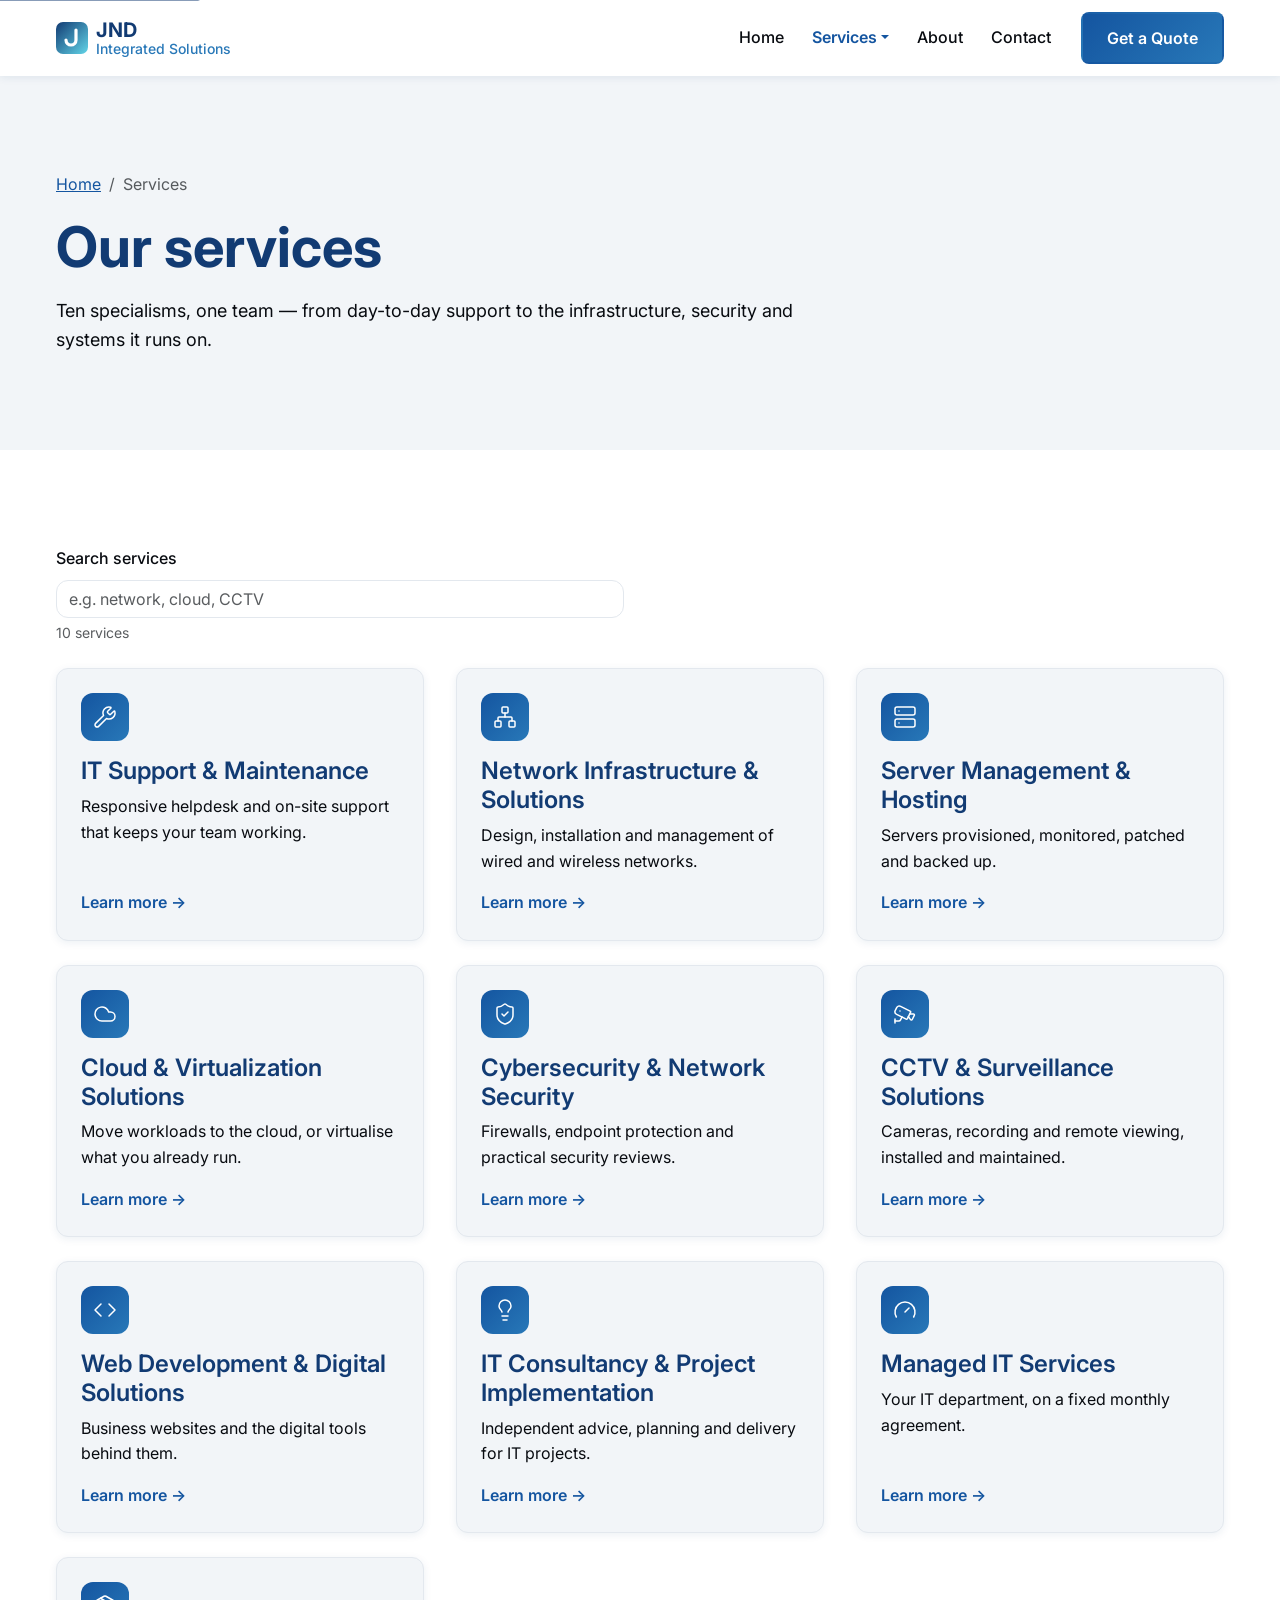
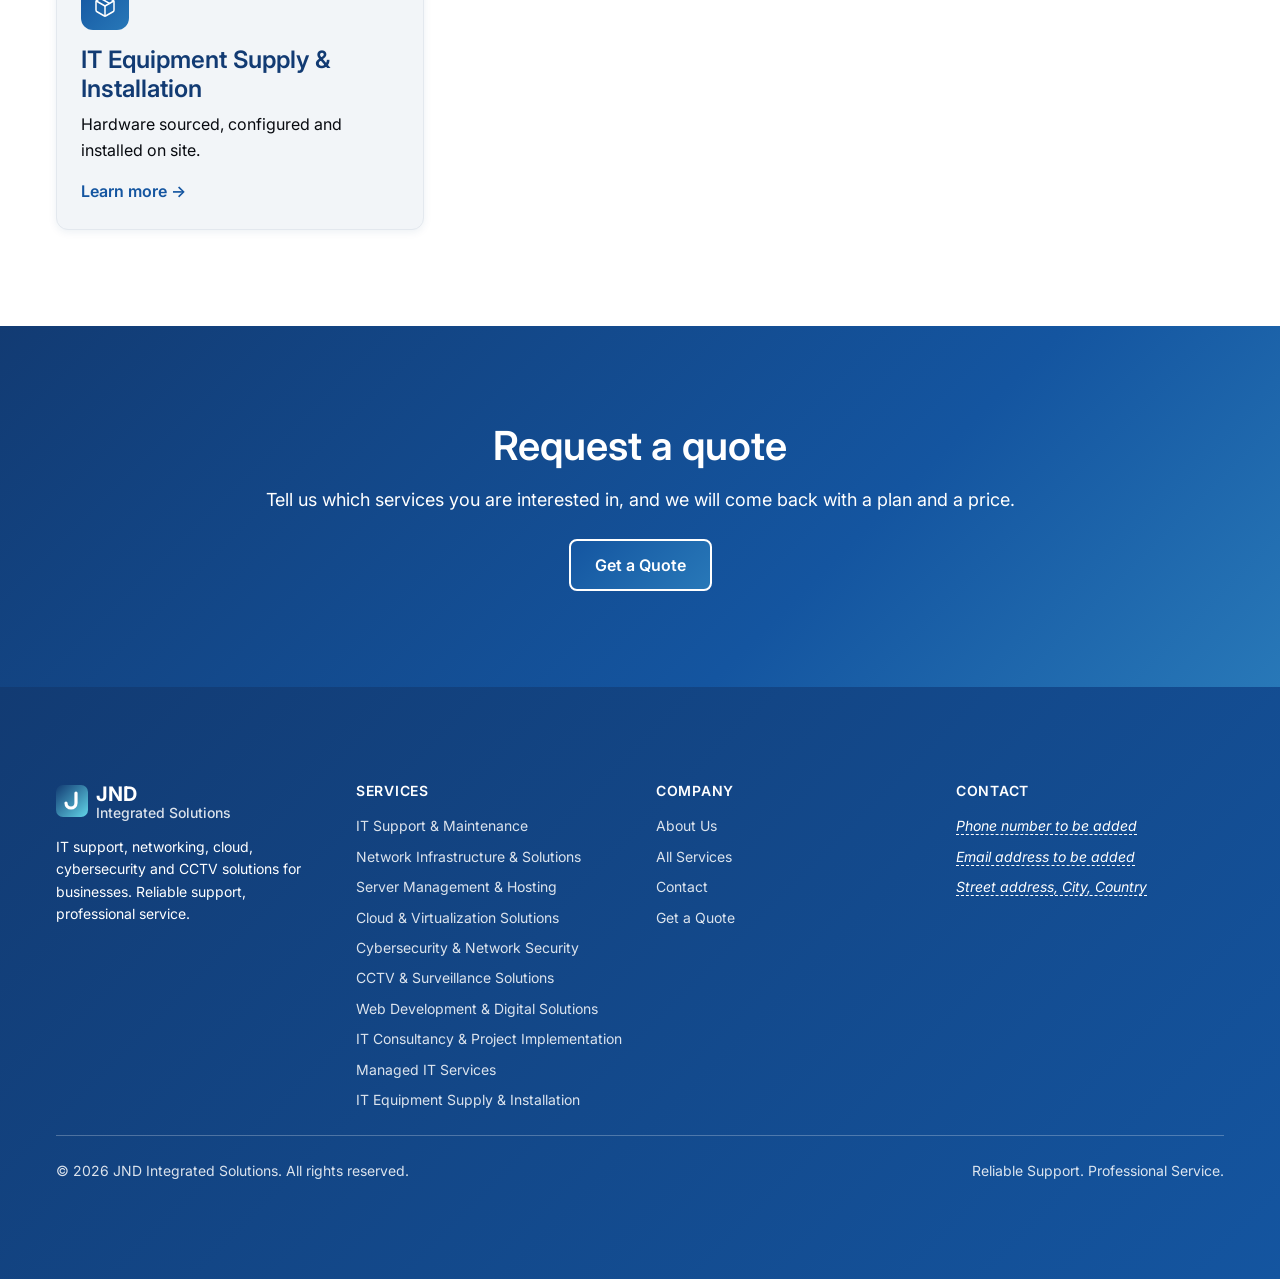
==== commit dfd9db80: "feat: SEO, page-weight, link and deploy passes (TASK-038..042) TASK-038 (SEO): add canonical + og:ur" ====
--- a/services/index.html
+++ b/services/index.html
@@ -6,20 +6,22 @@
 
   <!--
     BASE TEMPLATE (TASK-005)
-    Every page starts from this head. TODO markers show what is still pending.
+    Every page starts from this head.
 
     This page lives in services/, one level below the root, so every asset and
     page link is written ../ (or, for its own sub-services, with no directory
     at all). tools/check-shared.js resolves those before comparing, so the
     shared blocks are still checked link-for-link against the root pages.
 
-    Pending:
-      - <link rel="canonical">          TASK-042 (needs the live domain)
-      - og:url, og:image, twitter:image  TASK-042 (needs domain + share image)
-      - per-page titles/descriptions     TASK-038
+    The head is complete: title, description, canonical and share image are
+    all in place, and tools/check-seo.js holds this page to that shape.
   -->
   <title>Our Services — JND Integrated Solutions</title>
-  <meta name="description" content="IT support, networking, servers, cloud, cybersecurity, CCTV, web development, consultancy, managed IT and equipment supply — the services JND Integrated Solutions provides.">
+  <meta name="description" content="IT support, networking, servers, cloud, cybersecurity, CCTV, web development, consultancy, managed IT and equipment supply from JND Integrated Solutions.">
+
+  <!-- Canonical URL (TASK-038, TASK-042): the one address a search engine
+       should index for this page, absolute against the live domain. -->
+  <link rel="canonical" href="https://jndis.net/services/index.html">
 
   <!-- Colours the browser UI on mobile (address bar / tab strip) -->
   <meta name="theme-color" content="#123B73">
@@ -31,13 +33,23 @@
   <meta property="og:type" content="website">
   <meta property="og:site_name" content="JND Integrated Solutions">
   <meta property="og:locale" content="en">
+  <meta property="og:url" content="https://jndis.net/services/index.html">
   <meta property="og:title" content="Our Services — JND Integrated Solutions">
   <meta property="og:description" content="IT support, networking, servers, cloud, cybersecurity, CCTV, web development, consultancy, managed IT and equipment supply.">
 
-  <!-- Twitter / X. Card type stays "summary" until a share image exists (TASK-042). -->
-  <meta name="twitter:card" content="summary">
+  <!-- Share card (TASK-042): 1200x630, the size link previews are built
+       for. Source and regeneration: assets/img/og-image.svg. -->
+  <meta property="og:image" content="https://jndis.net/assets/img/og-image.png">
+  <meta property="og:image:width" content="1200">
+  <meta property="og:image:height" content="630">
+  <meta property="og:image:alt" content="JND Integrated Solutions — Reliable Support. Professional Service.">
+
+  <!-- Twitter / X. summary_large_image because the share card below is 1200x630. -->
+  <meta name="twitter:card" content="summary_large_image">
   <meta name="twitter:title" content="Our Services — JND Integrated Solutions">
   <meta name="twitter:description" content="IT support, networking, servers, cloud, cybersecurity, CCTV, web development, consultancy, managed IT and equipment supply.">
+  <meta name="twitter:image" content="https://jndis.net/assets/img/og-image.png">
+  <meta name="twitter:image:alt" content="JND Integrated Solutions — Reliable Support. Professional Service.">
 
   <!-- Inter — brand typeface (DESIGN.md: 400/500/600/700) -->
   <link rel="preconnect" href="https://fonts.googleapis.com">
@@ -106,7 +118,7 @@
 
         <!-- Wordmark. The mark is decorative (alt=""), the text carries the name. -->
         <a class="navbar-brand d-flex align-items-center gap-2" href="../index.html">
-          <img src="../assets/img/favicon.svg" alt="" width="32" height="32" class="d-block">
+          <img src="../assets/img/favicon.svg" alt="" width="32" height="32" class="d-block" decoding="async">
           <span class="d-flex flex-column">
             <span class="site-brand-name">JND</span>
             <span class="site-brand-tagline">Integrated Solutions</span>
@@ -453,7 +465,7 @@
         <!-- About -->
         <div class="col-12 col-md-6 col-lg-3">
           <a class="d-inline-flex align-items-center gap-2 mb-3" href="../index.html">
-            <img src="../assets/img/favicon.svg" alt="" width="32" height="32" class="d-block">
+            <img src="../assets/img/favicon.svg" alt="" width="32" height="32" class="d-block" loading="lazy" decoding="async">
             <span class="d-flex flex-column">
               <span class="site-brand-name">JND</span>
               <span class="site-brand-tagline">Integrated Solutions</span>
--- a/assets/css/jnd.css
+++ b/assets/css/jnd.css
@@ -15,6 +15,7 @@
      9. Skip link, focus and reduced motion (accessibility)
     10. Icons
     11. Scroll reveal
+    12. Service detail pages
 
    Source of truth: docs/DESIGN.md. Keep the two in sync when either changes.
    ========================================================================== */
@@ -403,10 +404,12 @@
 .site-footer .site-brand-tagline { color: rgba(255, 255, 255, .85); }
 
 /* TEMPORARY — flags contact details that have not been supplied yet.
+   currentColor rather than white, because the placeholder appears on the dark
+   footer AND on the light contact-page card; the underline has to read on both.
    Delete this rule and the .site-placeholder spans at TASK-042. */
 .site-placeholder {
   font-style: italic;
-  border-bottom: 1px dashed rgba(255, 255, 255, .5);
+  border-bottom: 1px dashed currentColor;
 }
 
 /* 9. Skip link, focus and reduced motion ---------------------------------- */
@@ -441,7 +444,8 @@
    the dark hero and footer bands (7.4:1 there). Whichever band it lands on,
    one of the two rings contrasts. */
 a:focus-visible,
-.btn:focus-visible {
+.btn:focus-visible,
+.faq-question:focus-visible {
   outline: 2px solid var(--jnd-secondary);
   outline-offset: 2px;
   box-shadow: 0 0 0 2px #fff;
@@ -460,7 +464,8 @@
   }
 
   .card:hover,
-  .btn-primary:hover {
+  .btn-primary:hover,
+  .service-pager-link:hover {
     transform: none;
   }
 }
@@ -516,3 +521,103 @@
     transform: none;
   }
 }
+
+/* 12. Service detail pages ------------------------------------------------- */
+/* The FAQ accordion, the numbered process list and the previous/next pager.
+   The "what's included" list needs nothing here: .list-unstyled, the Bootstrap
+   grid, .icon and .text-primary already carry it. See DESIGN.md, "Service
+   detail page". */
+
+/* FAQ accordion — native <details> / <summary>.
+
+   Deliberately NOT Bootstrap's .accordion. Bootstrap's collapse hides an
+   unopened panel with .collapse:not(.show) { display: none }, so if the CDN
+   bundle ever failed to load the answers would not merely stop animating —
+   they would be unreachable. <details> is the same widget with no JavaScript
+   and nothing to fail, and the browser announces the question, the answer and
+   the open/closed state itself.
+
+   The trade-off is real and accepted: a <summary> is not a heading, so the
+   questions cannot be reached with heading navigation. Losing that is better
+   than losing the answers. */
+
+.faq-item {
+  border: 1px solid var(--jnd-border);
+  border-radius: 12px;
+  background-color: #fff;
+}
+
+.faq-item + .faq-item { margin-top: .75rem; }
+
+/* The open item takes the Primary border, so which one is expanded still reads
+   without relying on the chevron's rotation. */
+.faq-item[open] { border-color: var(--jnd-primary); }
+
+.faq-question {
+  display: flex;
+  align-items: center;
+  justify-content: space-between;
+  gap: 1rem;
+  padding: 1rem 1.25rem;
+  font-weight: 600;
+  color: var(--jnd-secondary);   /* 11.06:1 on white */
+
+  /* Hides the browser's own disclosure triangle, in every engine. */
+  list-style: none;
+}
+.faq-question::-webkit-details-marker { display: none; }
+
+/* Rotates the inlined chevron rather than swapping two images. */
+.faq-chevron {
+  flex: 0 0 auto;
+  transition: transform .2s ease-out;
+}
+.faq-item[open] .faq-chevron { transform: rotate(180deg); }
+
+.faq-answer {
+  margin: 0;
+  padding: 0 1.25rem 1.25rem;
+}
+
+/* Numbered process steps. The <ol> carries the sequence for assistive
+   technology, so the visible numerals are decoration and are aria-hidden. */
+
+.process-step + .process-step { margin-top: 1.5rem; }
+
+.process-number {
+  display: grid;
+  place-items: center;
+  flex: 0 0 auto;
+  width: 44px;
+  height: 44px;
+  border-radius: 50%;
+  background-color: var(--jnd-primary);   /* white numeral: 7.40:1 */
+  color: #fff;
+  font-weight: 600;
+}
+
+/* Previous / next service. Same chrome as a card, because that is what it is:
+   a link that behaves like one. */
+.service-pager-link {
+  display: block;
+  padding: 1rem 1.25rem;
+  border: 1px solid var(--jnd-border);
+  border-radius: 12px;
+  background-color: #fff;
+  text-decoration: none;
+  box-shadow: 0 2px 8px rgba(18, 59, 115, .08);
+  transition: box-shadow .2s ease-out, transform .2s ease-out;
+}
+.service-pager-link:hover {
+  box-shadow: 0 8px 24px rgba(18, 59, 115, .14);
+  transform: translateY(-2px);
+}
+.service-pager-label {
+  display: block;
+  font-size: .875rem;
+  color: var(--bs-secondary-color);   /* 6.73:1 on white */
+}
+.service-pager-name {
+  display: block;
+  font-weight: 600;
+}
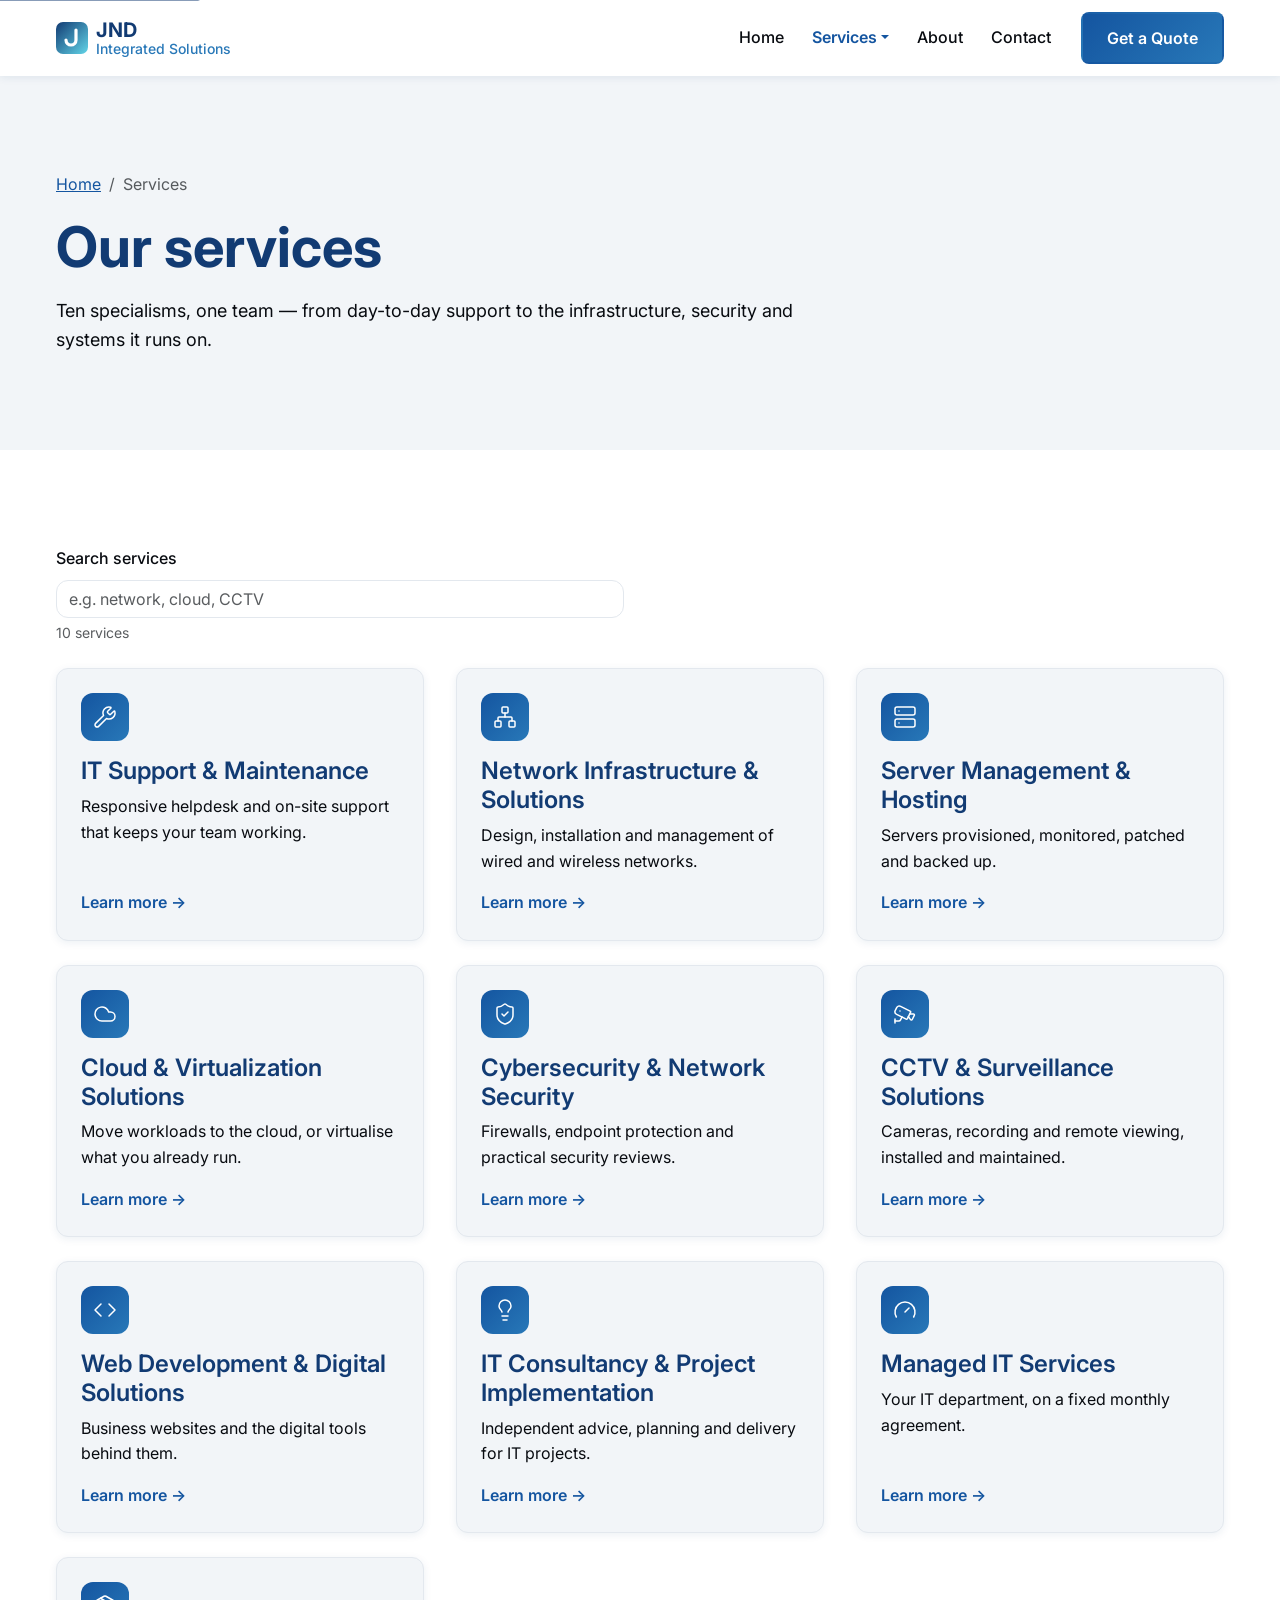
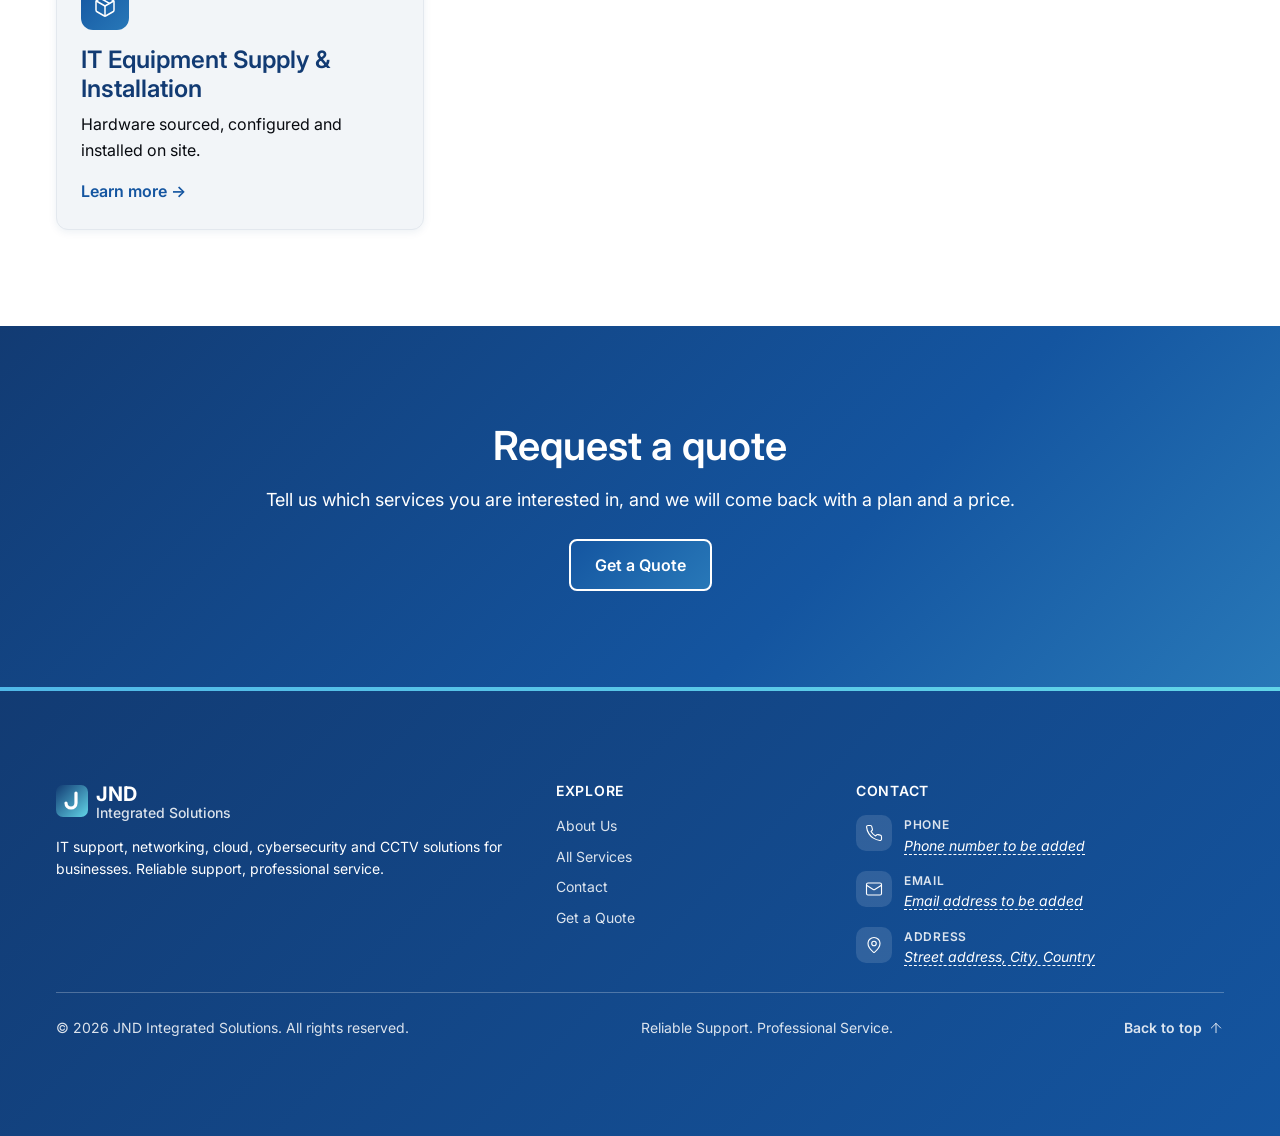
==== commit ab12bcab: "feat: redesign the global footer - Three zones: brand, Explore, Contact (was About / Company / Conta" ====
--- a/services/index.html
+++ b/services/index.html
@@ -460,10 +460,10 @@
   <footer class="section site-footer bg-grad-primary text-white">
     <div class="container">
 
-      <div class="row g-4">
-
-        <!-- About -->
-        <div class="col-12 col-md-6 col-lg-3">
+      <div class="row g-4 g-lg-5">
+
+        <!-- Brand -->
+        <div class="col-12 col-lg-5">
           <a class="d-inline-flex align-items-center gap-2 mb-3" href="../index.html">
             <img src="../assets/img/favicon.svg" alt="" width="32" height="32" class="d-block" loading="lazy" decoding="async">
             <span class="d-flex flex-column">
@@ -471,51 +471,59 @@
               <span class="site-brand-tagline">Integrated Solutions</span>
             </span>
           </a>
-          <p class="small mb-0">
+          <p class="small mb-4">
             IT support, networking, cloud, cybersecurity and CCTV solutions for
             businesses. Reliable support, professional service.
           </p>
         </div>
 
-        <!-- Services — same list, order and filenames as the header dropdown -->
+        <!-- Explore -->
         <div class="col-12 col-md-6 col-lg-3">
-          <h2 class="site-footer-title mb-3">Services</h2>
-          <ul class="list-unstyled mb-0 small">
-            <li class="mb-2"><a href="it-support-maintenance.html">IT Support &amp; Maintenance</a></li>
-            <li class="mb-2"><a href="network-infrastructure.html">Network Infrastructure &amp; Solutions</a></li>
-            <li class="mb-2"><a href="server-management-hosting.html">Server Management &amp; Hosting</a></li>
-            <li class="mb-2"><a href="cloud-virtualization.html">Cloud &amp; Virtualization Solutions</a></li>
-            <li class="mb-2"><a href="cybersecurity.html">Cybersecurity &amp; Network Security</a></li>
-            <li class="mb-2"><a href="cctv-surveillance.html">CCTV &amp; Surveillance Solutions</a></li>
-            <li class="mb-2"><a href="web-development.html">Web Development &amp; Digital Solutions</a></li>
-            <li class="mb-2"><a href="it-consultancy.html">IT Consultancy &amp; Project Implementation</a></li>
-            <li class="mb-2"><a href="managed-it-services.html">Managed IT Services</a></li>
-            <li class="mb-0"><a href="equipment-supply-installation.html">IT Equipment Supply &amp; Installation</a></li>
-          </ul>
-        </div>
-
-        <!-- Company -->
-        <div class="col-12 col-md-6 col-lg-3">
-          <h2 class="site-footer-title mb-3">Company</h2>
+          <h2 class="site-footer-title mb-3">Explore</h2>
           <ul class="list-unstyled mb-0 small">
             <li class="mb-2"><a href="../about.html">About Us</a></li>
-            <li class="mb-2"><a href="index.html">All Services</a></li>
+            <li class="mb-2"><a href="../services/index.html">All Services</a></li>
             <li class="mb-2"><a href="../contact.html">Contact</a></li>
             <li class="mb-0"><a href="../contact.html">Get a Quote</a></li>
           </ul>
         </div>
 
         <!-- Contact — PLACEHOLDERS. Real details must be supplied before launch.
-             Nothing real-looking is here on purpose, so nothing ships by accident. -->
-        <div class="col-12 col-md-6 col-lg-3">
+             Nothing real-looking is here on purpose, so nothing ships by accident.
+             Each row is ready to become a tel:/mailto: link at TASK-042. -->
+        <div class="col-12 col-md-6 col-lg-4">
           <h2 class="site-footer-title mb-3">Contact</h2>
-          <ul class="list-unstyled mb-0 small">
+          <ul class="list-unstyled footer-contact mb-0 small">
             <!-- TODO (TASK-042): real phone number -->
-            <li class="mb-2"><span class="site-placeholder">Phone number to be added</span></li>
+            <li>
+              <span class="footer-contact-icon" aria-hidden="true">
+                <svg class="icon" width="18" height="18" viewBox="0 0 24 24"><path d="M22 16.92v3a2 2 0 0 1-2.18 2 19.79 19.79 0 0 1-8.63-3.07 19.5 19.5 0 0 1-6-6 19.79 19.79 0 0 1-3.07-8.67A2 2 0 0 1 4.11 2h3a2 2 0 0 1 2 1.72 12.84 12.84 0 0 0 .7 2.81 2 2 0 0 1-.45 2.11L8.09 9.91a16 16 0 0 0 6 6l1.27-1.27a2 2 0 0 1 2.11-.45 12.84 12.84 0 0 0 2.81.7A2 2 0 0 1 22 16.92z"/></svg>
+              </span>
+              <span>
+                <span class="footer-contact-label">Phone</span>
+                <span class="site-placeholder">Phone number to be added</span>
+              </span>
+            </li>
             <!-- TODO (TASK-042): real email address -->
-            <li class="mb-2"><span class="site-placeholder">Email address to be added</span></li>
+            <li>
+              <span class="footer-contact-icon" aria-hidden="true">
+                <svg class="icon" width="18" height="18" viewBox="0 0 24 24"><rect width="20" height="16" x="2" y="4" rx="2"/><path d="m22 7-8.97 5.7a1.94 1.94 0 0 1-2.06 0L2 7"/></svg>
+              </span>
+              <span>
+                <span class="footer-contact-label">Email</span>
+                <span class="site-placeholder">Email address to be added</span>
+              </span>
+            </li>
             <!-- TODO (TASK-042): real postal address -->
-            <li class="mb-0"><span class="site-placeholder">Street address, City, Country</span></li>
+            <li>
+              <span class="footer-contact-icon" aria-hidden="true">
+                <svg class="icon" width="18" height="18" viewBox="0 0 24 24"><path d="M20 10c0 4.993-5.539 10.193-7.399 11.799a1 1 0 0 1-1.202 0C9.539 20.193 4 14.993 4 10a8 8 0 0 1 16 0"/><circle cx="12" cy="10" r="3"/></svg>
+              </span>
+              <span>
+                <span class="footer-contact-label">Address</span>
+                <span class="site-placeholder">Street address, City, Country</span>
+              </span>
+            </li>
           </ul>
         </div>
 
@@ -525,11 +533,15 @@
            renders as a subtle white divider with no extra classes. -->
       <hr class="my-4">
 
-      <div class="site-footer-meta d-flex flex-column flex-md-row justify-content-between gap-2 small">
+      <div class="site-footer-meta d-flex flex-column flex-lg-row align-items-lg-center justify-content-between gap-3 small">
         <p class="mb-0">
           &copy; <span data-current-year>2026</span> JND Integrated Solutions. All rights reserved.
         </p>
         <p class="mb-0">Reliable Support. Professional Service.</p>
+        <a class="footer-top" href="#main">
+          Back to top
+          <svg class="icon" width="16" height="16" viewBox="0 0 24 24" aria-hidden="true"><path d="m5 12 7-7 7 7"/><path d="M12 19V5"/></svg>
+        </a>
       </div>
 
     </div>
--- a/assets/css/jnd.css
+++ b/assets/css/jnd.css
@@ -412,6 +412,60 @@
   border-bottom: 1px dashed currentColor;
 }
 
+/* Accent hairline across the top edge: a small brand gesture that separates
+   the footer from whatever band sits above it. Decorative only — no text ever
+   sits over it — so Accent/Highlight are safe here. Accent is deliberately
+   never a text colour (see the note on .text-midblue). */
+.site-footer {
+  position: relative;
+}
+.site-footer::before {
+  content: "";
+  position: absolute;
+  inset: 0 0 auto 0;
+  height: .25rem;
+  background-image: linear-gradient(90deg, var(--jnd-accent), var(--jnd-highlight));
+}
+
+/* Contact rows: icon badge + label + value, so phone/email/address scan at a
+   glance instead of reading as three identical lines. The badge is decoration
+   (the wrapper carries aria-hidden); the label and value carry the meaning and
+   stay at 85% white — 5.86:1 on the lighter end of the gradient, so AA holds.
+   The badge is sized in rem, not px, to stay inside the fluid-width rule that
+   check-responsive.js enforces on the stylesheet. */
+.footer-contact li {
+  display: flex;
+  align-items: flex-start;
+  gap: .75rem;
+}
+.footer-contact li + li { margin-top: .875rem; }
+.footer-contact-icon {
+  flex: 0 0 auto;
+  display: grid;
+  place-items: center;
+  width: 2.25rem;
+  height: 2.25rem;
+  border-radius: 10px;
+  background-color: rgba(255, 255, 255, .12);
+  color: #fff;
+}
+.footer-contact-label {
+  display: block;
+  font-size: .75rem;
+  font-weight: 600;
+  letter-spacing: .06em;
+  text-transform: uppercase;
+  color: rgba(255, 255, 255, .85);
+}
+
+/* Back-to-top affordance in the bottom bar. */
+.footer-top {
+  display: inline-flex;
+  align-items: center;
+  gap: .375rem;
+  font-weight: 600;
+}
+
 /* 9. Skip link, focus and reduced motion ---------------------------------- */
 
 /* Skip link: off-screen until focused, then pinned to the top-left. Uses
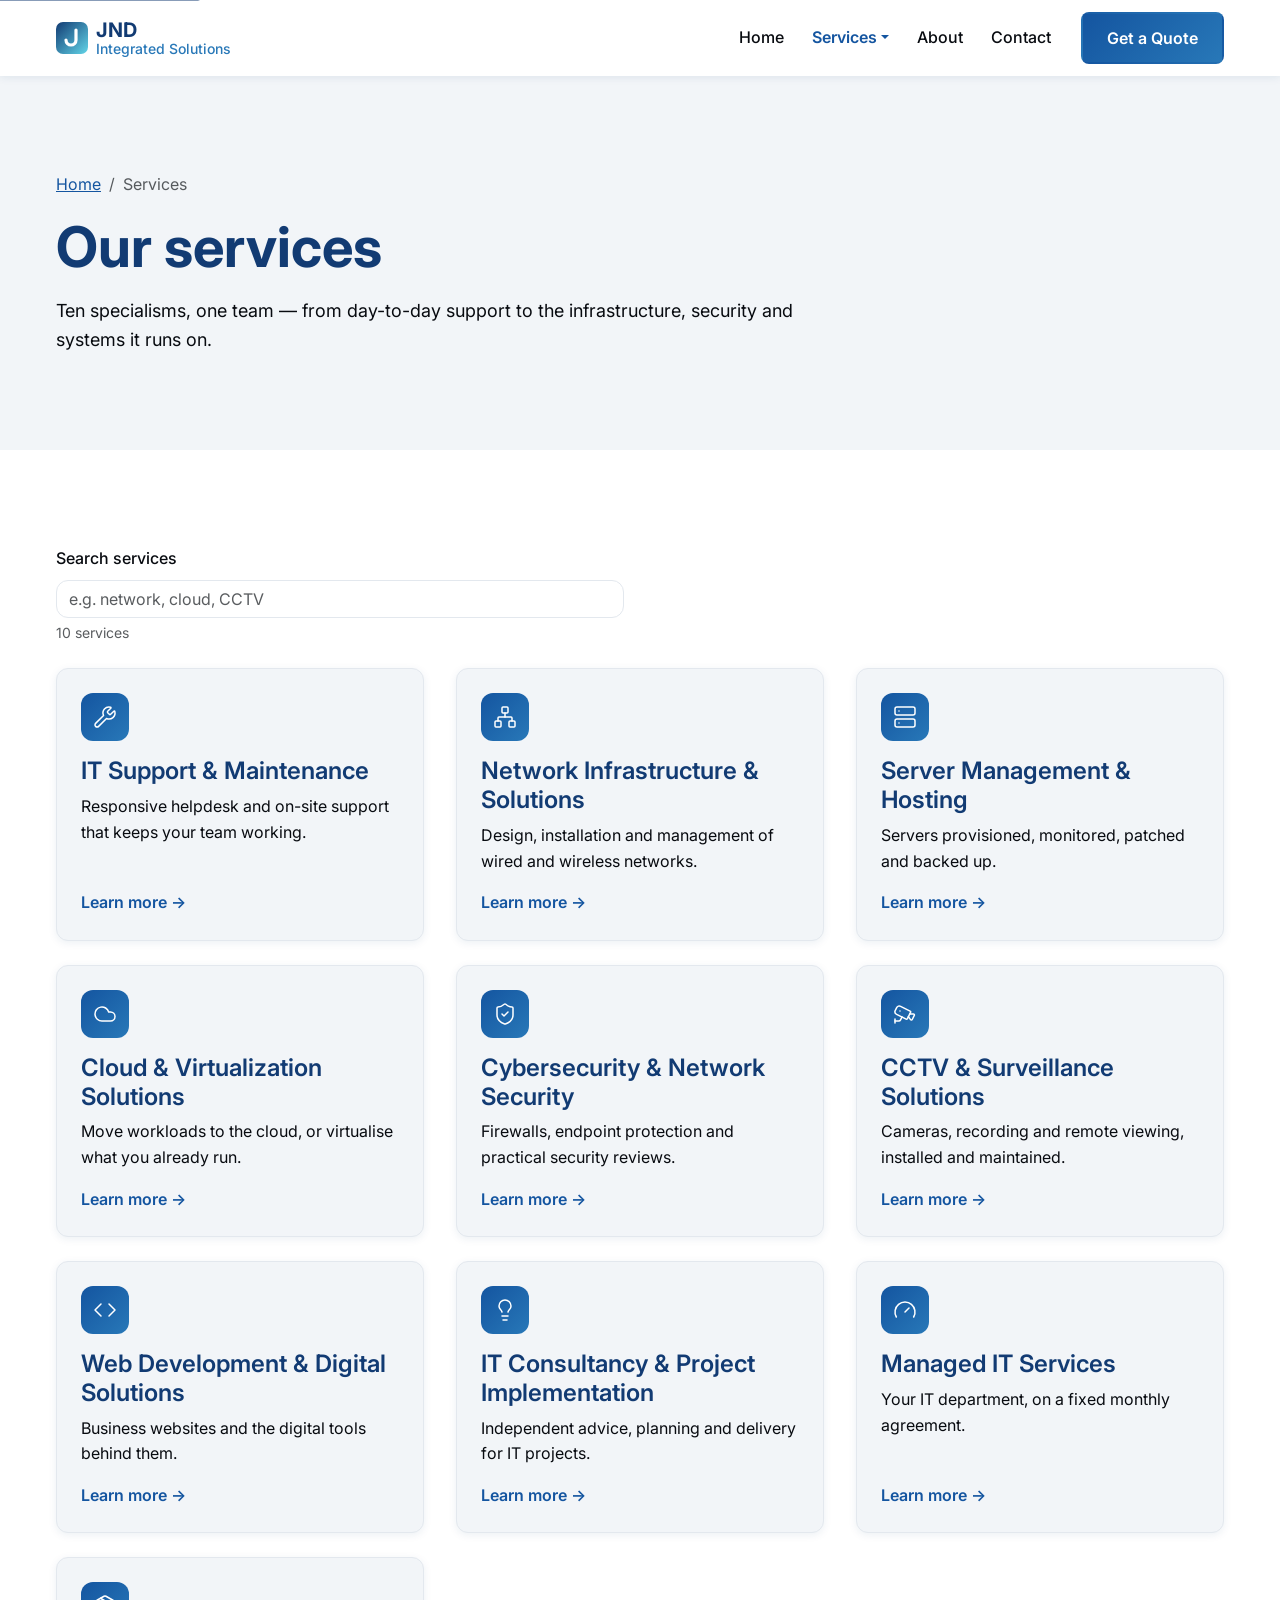
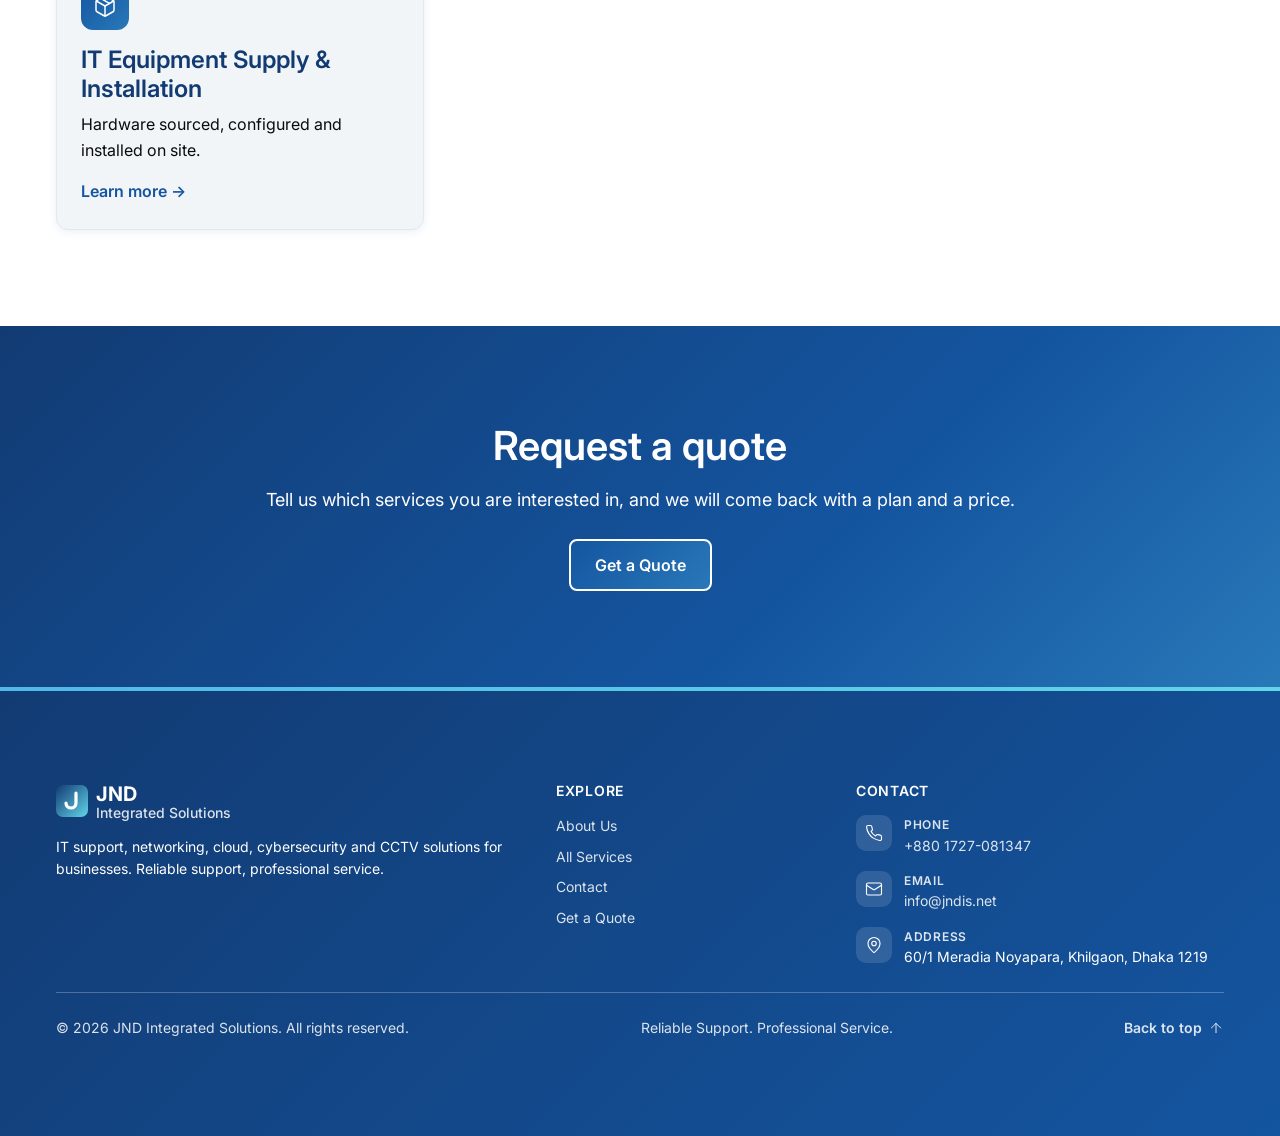
==== commit b0f9ebea: "feat: add real contact details (phone, email, address) - Shared footer on all 15 pages and contact.h" ====
--- a/services/index.html
+++ b/services/index.html
@@ -488,40 +488,36 @@
           </ul>
         </div>
 
-        <!-- Contact — PLACEHOLDERS. Real details must be supplied before launch.
-             Nothing real-looking is here on purpose, so nothing ships by accident.
-             Each row is ready to become a tel:/mailto: link at TASK-042. -->
+        <!-- Contact — phone and email are live links; the address is plain text
+             until there is a map to point at. -->
         <div class="col-12 col-md-6 col-lg-4">
           <h2 class="site-footer-title mb-3">Contact</h2>
           <ul class="list-unstyled footer-contact mb-0 small">
-            <!-- TODO (TASK-042): real phone number -->
             <li>
               <span class="footer-contact-icon" aria-hidden="true">
                 <svg class="icon" width="18" height="18" viewBox="0 0 24 24"><path d="M22 16.92v3a2 2 0 0 1-2.18 2 19.79 19.79 0 0 1-8.63-3.07 19.5 19.5 0 0 1-6-6 19.79 19.79 0 0 1-3.07-8.67A2 2 0 0 1 4.11 2h3a2 2 0 0 1 2 1.72 12.84 12.84 0 0 0 .7 2.81 2 2 0 0 1-.45 2.11L8.09 9.91a16 16 0 0 0 6 6l1.27-1.27a2 2 0 0 1 2.11-.45 12.84 12.84 0 0 0 2.81.7A2 2 0 0 1 22 16.92z"/></svg>
               </span>
               <span>
                 <span class="footer-contact-label">Phone</span>
-                <span class="site-placeholder">Phone number to be added</span>
+                <a href="tel:+8801727081347">+880 1727-081347</a>
               </span>
             </li>
-            <!-- TODO (TASK-042): real email address -->
             <li>
               <span class="footer-contact-icon" aria-hidden="true">
                 <svg class="icon" width="18" height="18" viewBox="0 0 24 24"><rect width="20" height="16" x="2" y="4" rx="2"/><path d="m22 7-8.97 5.7a1.94 1.94 0 0 1-2.06 0L2 7"/></svg>
               </span>
               <span>
                 <span class="footer-contact-label">Email</span>
-                <span class="site-placeholder">Email address to be added</span>
+                <a href="mailto:info@jndis.net">info@jndis.net</a>
               </span>
             </li>
-            <!-- TODO (TASK-042): real postal address -->
             <li>
               <span class="footer-contact-icon" aria-hidden="true">
                 <svg class="icon" width="18" height="18" viewBox="0 0 24 24"><path d="M20 10c0 4.993-5.539 10.193-7.399 11.799a1 1 0 0 1-1.202 0C9.539 20.193 4 14.993 4 10a8 8 0 0 1 16 0"/><circle cx="12" cy="10" r="3"/></svg>
               </span>
               <span>
                 <span class="footer-contact-label">Address</span>
-                <span class="site-placeholder">Street address, City, Country</span>
+                <span>60/1 Meradia Noyapara, Khilgaon, Dhaka 1219</span>
               </span>
             </li>
           </ul>
--- a/assets/css/jnd.css
+++ b/assets/css/jnd.css
@@ -403,15 +403,6 @@
 .site-footer .site-brand-name { color: #fff; }
 .site-footer .site-brand-tagline { color: rgba(255, 255, 255, .85); }
 
-/* TEMPORARY — flags contact details that have not been supplied yet.
-   currentColor rather than white, because the placeholder appears on the dark
-   footer AND on the light contact-page card; the underline has to read on both.
-   Delete this rule and the .site-placeholder spans at TASK-042. */
-.site-placeholder {
-  font-style: italic;
-  border-bottom: 1px dashed currentColor;
-}
-
 /* Accent hairline across the top edge: a small brand gesture that separates
    the footer from whatever band sits above it. Decorative only — no text ever
    sits over it — so Accent/Highlight are safe here. Accent is deliberately
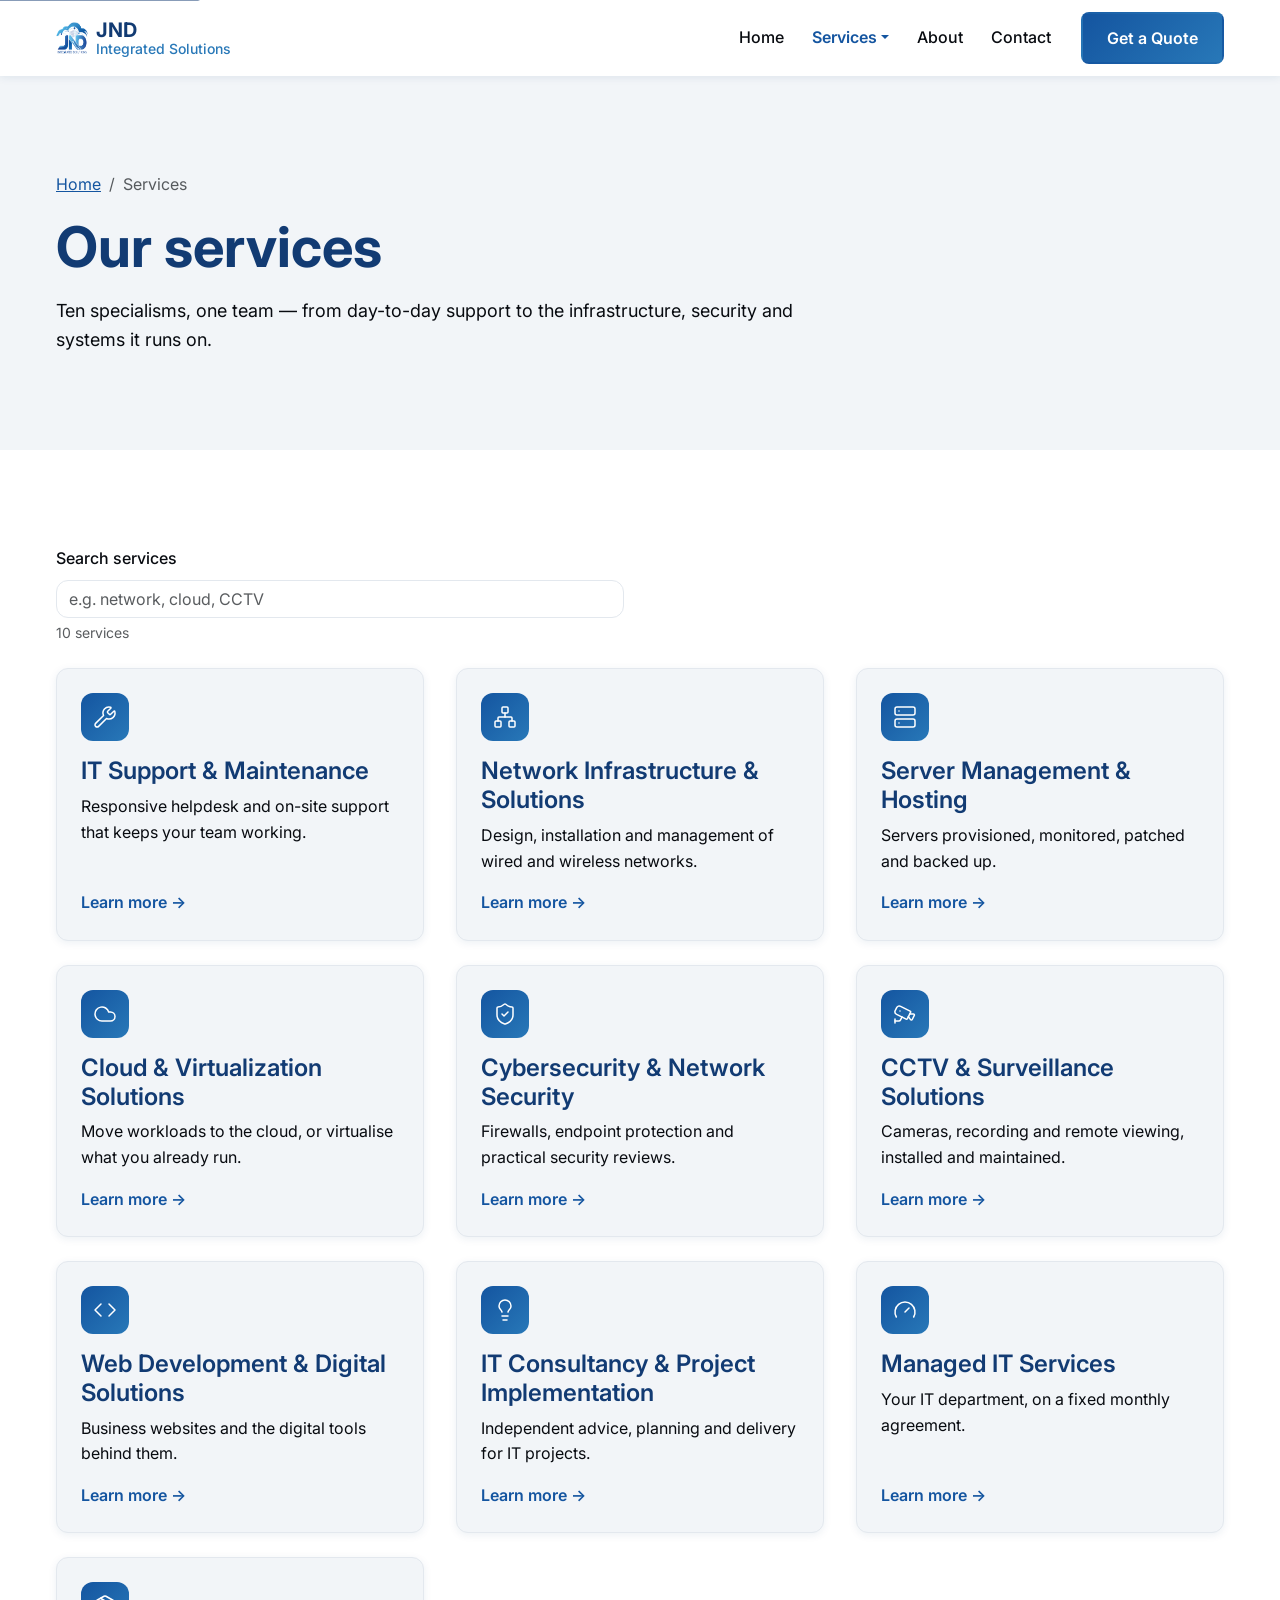
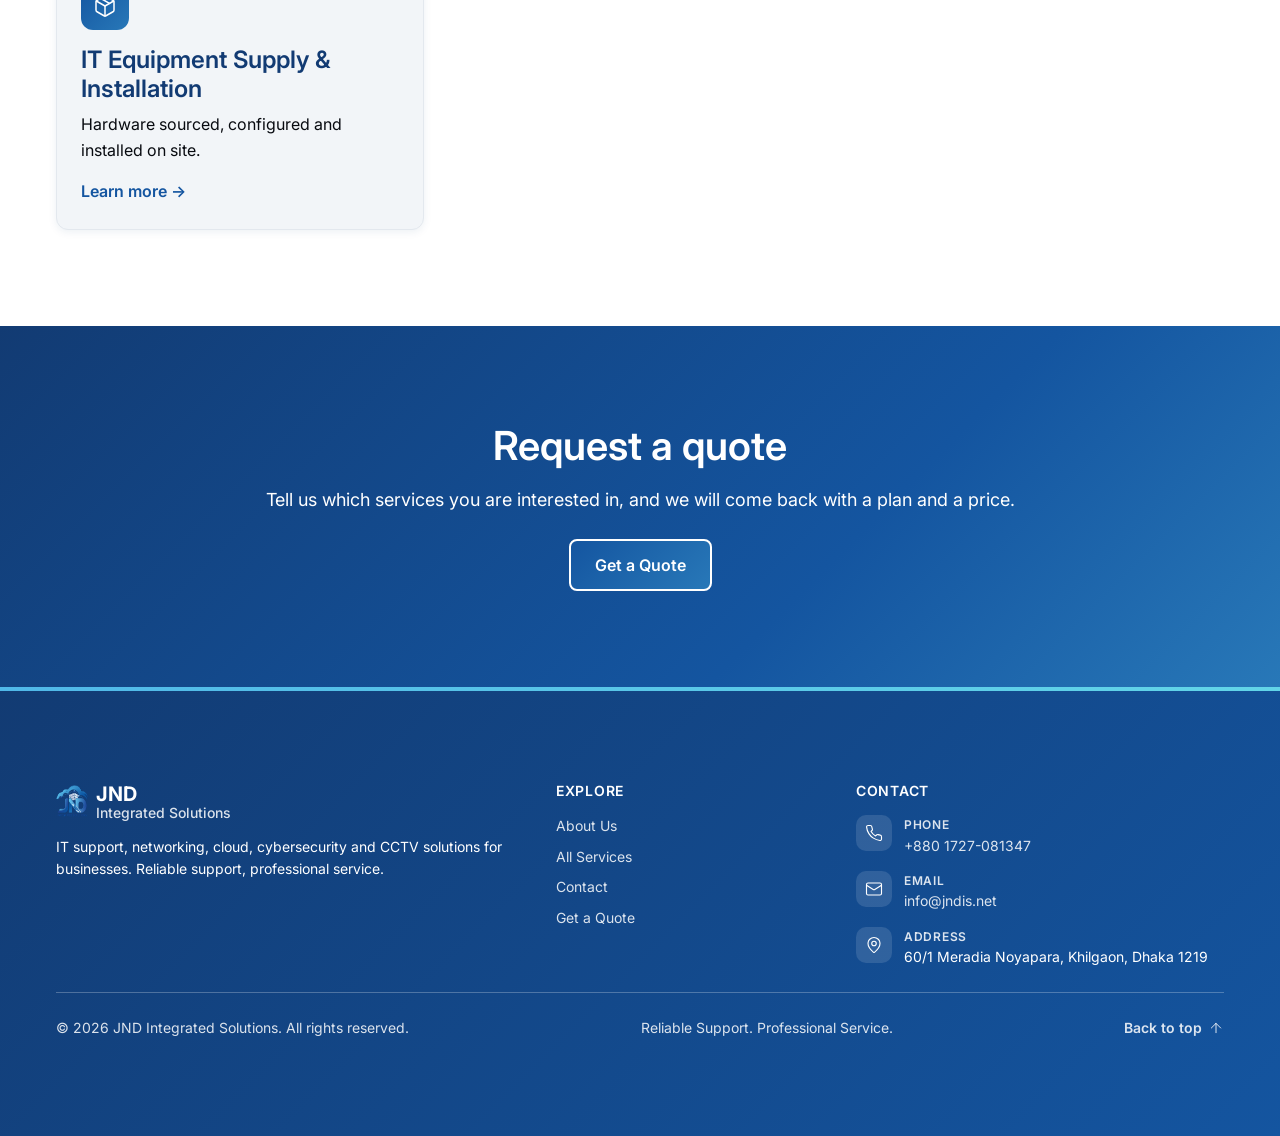
==== commit c24a1bc2: "Update logo: replace favicon.svg with logo.png in header and footer across all 15 pages" ====
--- a/services/index.html
+++ b/services/index.html
@@ -118,7 +118,7 @@
 
         <!-- Wordmark. The mark is decorative (alt=""), the text carries the name. -->
         <a class="navbar-brand d-flex align-items-center gap-2" href="../index.html">
-          <img src="../assets/img/favicon.svg" alt="" width="32" height="32" class="d-block" decoding="async">
+          <img src="../assets/img/logo.png" alt="" width="32" height="32" class="d-block" decoding="async">
           <span class="d-flex flex-column">
             <span class="site-brand-name">JND</span>
             <span class="site-brand-tagline">Integrated Solutions</span>
@@ -465,7 +465,7 @@
         <!-- Brand -->
         <div class="col-12 col-lg-5">
           <a class="d-inline-flex align-items-center gap-2 mb-3" href="../index.html">
-            <img src="../assets/img/favicon.svg" alt="" width="32" height="32" class="d-block" loading="lazy" decoding="async">
+            <img src="../assets/img/logo.png" alt="" width="32" height="32" class="d-block" loading="lazy" decoding="async">
             <span class="d-flex flex-column">
               <span class="site-brand-name">JND</span>
               <span class="site-brand-tagline">Integrated Solutions</span>
